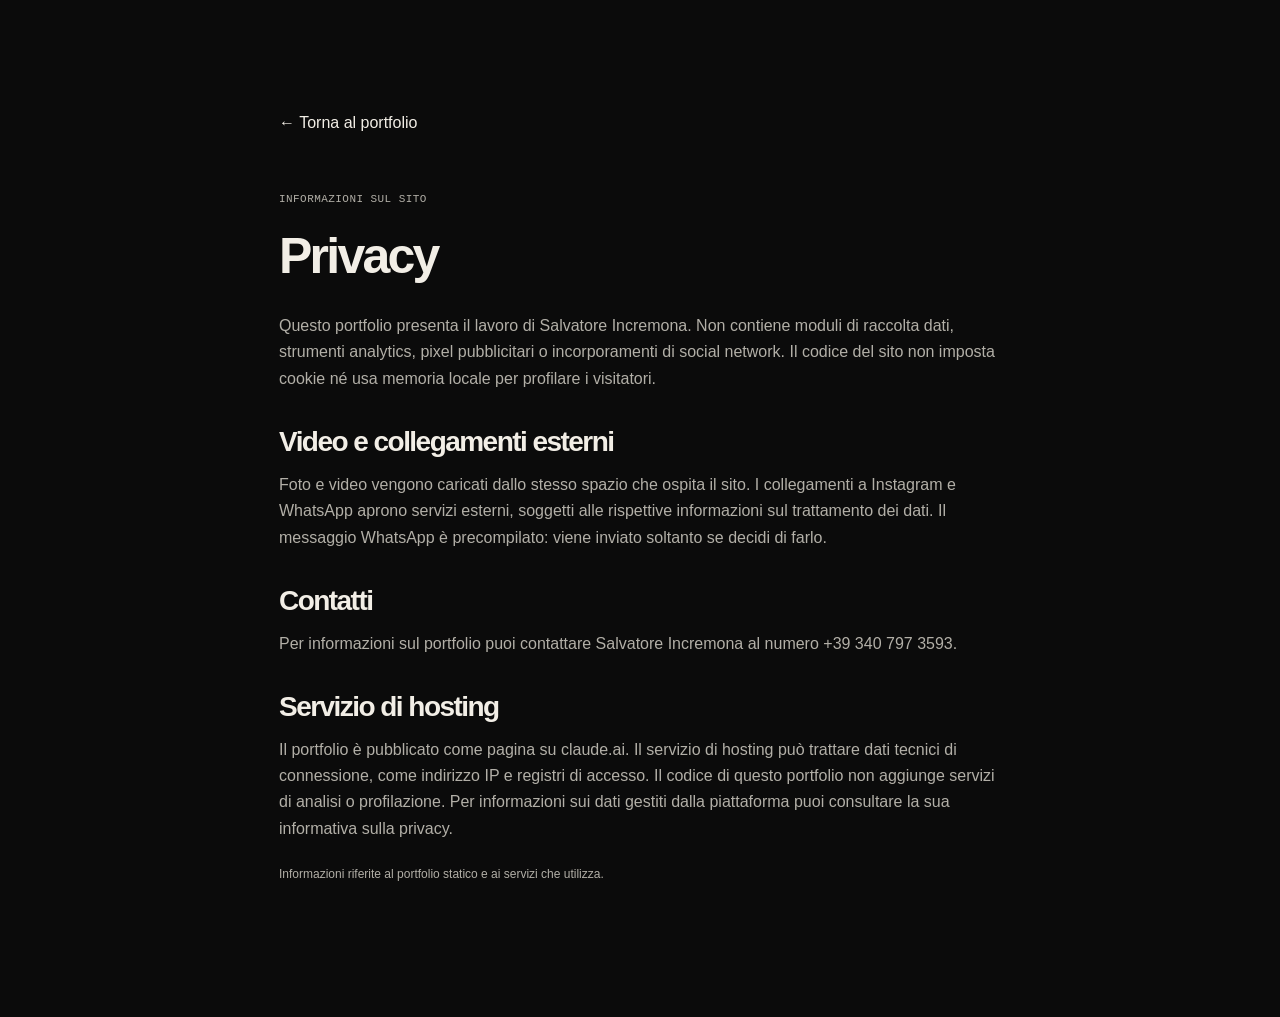
==== privacy.html @ 516196a8 "Portfolio Salvatore Incremona Co-Authored-By: Claude Opus 5.5 <noreply@anthropic.com>" ====
<!doctype html><html lang="it"><head><meta charset="utf-8"><meta name="viewport" content="width=device-width,initial-scale=1"><title>Privacy — Salvatore Incremona</title><link rel="stylesheet" href="style.css"></head><body><main class="wrap section" style="max-width:850px"><a href="index.html">← Torna al portfolio</a><p class="eyebrow" style="margin-top:55px">INFORMAZIONI SUL SITO</p><h1 style="font-size:50px">Privacy</h1><p style="margin-top:30px">Questo portfolio presenta il lavoro di Salvatore Incremona. Non contiene moduli di raccolta dati, strumenti analytics, pixel pubblicitari o incorporamenti di social network. Il codice del sito non imposta cookie né usa memoria locale per profilare i visitatori.</p><h2 style="font-size:28px;margin:35px 0 15px">Video e collegamenti esterni</h2><p>Foto e video vengono caricati dallo stesso spazio che ospita il sito. I collegamenti a Instagram e WhatsApp aprono servizi esterni, soggetti alle rispettive informazioni sul trattamento dei dati. Il messaggio WhatsApp è precompilato: viene inviato soltanto se decidi di farlo.</p><h2 style="font-size:28px;margin:35px 0 15px">Contatti</h2><p>Per informazioni sul portfolio puoi contattare Salvatore Incremona al numero +39 340 797 3593.</p><h2 style="font-size:28px;margin:35px 0 15px">Servizio di hosting</h2><p>Il portfolio è pubblicato come pagina su claude.ai. Il servizio di hosting può trattare dati tecnici di connessione, come indirizzo IP e registri di accesso. Il codice di questo portfolio non aggiunge servizi di analisi o profilazione. Per informazioni sui dati gestiti dalla piattaforma puoi consultare la sua informativa sulla privacy.</p><p class="small">Informazioni riferite al portfolio statico e ai servizi che utilizza.</p></main></body></html>
---- style.css ----
/* Fatto da GPT per Salvatore Incremona. Animazioni e struttura mobile incluse. */
:root{--bg:#10100f;--paper:#f2eee6;--muted:#b2afa7;--orange:#ffa14b;--line:#383834;--panel:#191918;color-scheme:dark}*{box-sizing:border-box}html{scroll-behavior:smooth;scroll-padding-top:110px}body{margin:0;background:var(--bg);color:var(--paper);font-family:Arial,Helvetica,sans-serif;font-size:16px;line-height:1.65}a{color:inherit;text-decoration:none}button{font:inherit}a,button,summary{touch-action:manipulation}a:focus-visible,button:focus-visible,summary:focus-visible,[tabindex]:focus-visible,video:focus-visible{outline:3px solid var(--orange);outline-offset:6px}a:hover{color:var(--orange)}img,video{display:block;max-width:100%}video{width:100%;background:#080808}p{color:var(--muted);margin:0 0 22px}h1,h2,h3{line-height:1.06;letter-spacing:-.055em;margin:0;font-weight:600}h1{font-size:clamp(56px,5.8vw,84px)}h2{font-size:clamp(38px,4.5vw,66px)}h3{font-size:30px;letter-spacing:-.035em}em{color:var(--orange);font-style:normal}.wrap{max-width:1380px;margin:auto;padding-left:64px;padding-right:64px}.section{padding-top:110px;padding-bottom:110px}.eyebrow{font:11px/1.5 'Courier New',monospace;letter-spacing:.13em;color:var(--muted);text-transform:uppercase}.skip{position:fixed;top:-100px;left:20px;background:var(--orange);color:#111;padding:12px;z-index:99}.skip:focus{top:10px}header{display:flex;justify-content:space-between;align-items:center;max-width:1510px;padding:25px 48px;margin:auto;border-bottom:1px solid var(--line);gap:24px}.brand{display:flex;gap:14px;align-items:center;font-size:14px;font-weight:600;line-height:1.2}.monogram{font-size:35px;letter-spacing:-.1em}.monogram span{font-size:18px;color:var(--orange);margin-left:5px}.brand-role{display:block;font:9px 'Courier New',monospace;letter-spacing:.16em;color:var(--muted);margin-top:7px}nav{display:flex;gap:30px;align-items:center;font-size:13px}.nav-cta{border:1px solid #73736a;padding:10px 20px;border-radius:30px}.hero{padding-top:70px;display:grid;grid-template-columns:1.2fr 1fr;gap:35px 65px}.dot{display:inline-block;background:var(--orange);width:7px;height:7px;border-radius:50%;margin-right:8px}.hero .eyebrow{margin-bottom:26px}.intro{font-size:18px;max-width:460px;margin-top:30px}.actions{display:flex;flex-wrap:wrap;gap:16px;align-items:center;margin:27px 0}.button{display:inline-flex;justify-content:space-between;align-items:center;gap:24px;background:var(--orange);color:#17120d;border:1px solid var(--orange);padding:14px 23px;font-weight:600;font-size:13px;line-height:1.5;border-radius:3px}.button:hover{background:#ffb775;color:#17120d}.button.secondary{background:transparent;color:var(--paper);border-color:#77746e}.button.secondary:hover{border-color:var(--orange);color:var(--orange)}.text-link{font-size:13px;border-bottom:1px solid #666;padding:8px 0}.hero-note{font-size:12px;line-height:1.7;margin-top:30px}.hero-art{align-self:center;position:relative;border:1px solid #494137;background:#20201c;padding:18px;transform:rotate(2deg)}.frame-top{display:flex;justify-content:space-between;font:9px 'Courier New',monospace;letter-spacing:.08em;margin-bottom:20px;color:#ccc}.frame-top b{color:var(--orange)}.hero-stills{display:flex;gap:14px;align-items:center;height:365px;overflow:hidden}.hero-stills img{width:48%;height:100%;object-fit:cover;border-radius:3px}.hero-stills img:last-child{transform:translateY(35px)}.art-caption{padding:24px 4px 25px;position:relative}.art-caption span{font:10px 'Courier New',monospace;letter-spacing:.08em}.art-caption strong{display:block;font-size:32px;font-weight:500;letter-spacing:-.05em;line-height:1.3;margin-top:6px}.timeline{display:flex;gap:5px;border-top:1px solid #5b4a37;padding-top:14px;align-items:center;font:10px monospace}.timeline i{height:22px;background:#925a2e;flex:1;border-left:2px solid var(--orange)}.timeline i:nth-child(3){flex:2;background:#6c6641}.timeline i:nth-child(5){flex:2}.hero-bottom{grid-column:1/-1;border-top:1px solid var(--line);display:flex;justify-content:space-between;padding:24px 0;font:10px 'Courier New',monospace;letter-spacing:.08em;color:var(--muted);margin-top:25px}.section-heading{display:grid;grid-template-columns:1.4fr 1fr;gap:80px;align-items:end;margin-bottom:55px}.section-heading>p,.section-heading>div>p:not(.eyebrow){max-width:380px;margin-bottom:0}.section-heading .eyebrow{margin-bottom:22px}.case{display:grid;grid-template-columns:1fr 1.3fr;gap:80px;align-items:center;border-top:1px solid var(--line);padding:55px 0}.case-info h3{font-size:36px;max-width:360px;margin:20px 0}.case-info>a{font-size:13px;color:var(--orange)}.case-info p{max-width:360px}.tags{font:11px/1.8 'Courier New',monospace;margin-top:28px;color:var(--muted)}.comparison{display:grid;grid-template-columns:1fr 1fr;gap:20px}figure{margin:0;min-width:0}figcaption{font-size:11px;color:var(--muted);margin-bottom:12px}figcaption span{display:block;color:var(--orange);font:10px 'Courier New',monospace;margin-bottom:4px}figure video{aspect-ratio:9/16;object-fit:contain;border:1px solid var(--line);border-radius:5px}.small{font-size:12px;line-height:1.7;color:var(--muted)}.show-section{background:#1b1b18;border-block:1px solid var(--line)}.reel-rail{display:flex;gap:22px;overflow-x:auto;scroll-snap-type:x mandatory;padding-bottom:25px;scrollbar-color:#7b654b #252520}.reel{flex:0 0 235px;scroll-snap-align:start}.reel video{height:360px;object-fit:contain;border-radius:4px}.reel h3{font-size:20px;line-height:1.2;letter-spacing:-.025em;margin-top:20px}.reel p{font-size:12px;margin-top:8px}.rail-controls{display:flex;gap:10px;margin-top:25px}.rail-controls button{width:44px;height:44px;border:1px solid #6b685f;border-radius:50%;background:transparent;color:var(--paper);cursor:pointer}.rail-controls button:hover{background:var(--orange);color:#111}.work-grid{display:grid;grid-template-columns:repeat(4,1fr);gap:22px}.work-image{position:relative;overflow:hidden;border-radius:3px}.work-image img{width:100%;height:320px;object-fit:cover;transition:transform .35s}.work:hover img{transform:scale(1.04)}.work-image span{position:absolute;bottom:0;left:0;right:0;background:linear-gradient(transparent,#000d);padding:40px 14px 15px;font:9px 'Courier New',monospace;letter-spacing:.05em;color:white}.work .eyebrow{margin:20px 0 10px;font-size:9px}.work h3{font-size:23px;line-height:1.2}.evidence{margin-top:65px;border-left:2px solid var(--orange);padding:5px 0 5px 28px;max-width:790px}.evidence h3{margin:14px 0;font-size:28px}.evidence p{font-size:14px;margin-bottom:12px}.evidence .small{font-size:12px}.audiences{background:#e9e3d7;color:#171715}.audiences em{color:#9a430d}.audiences .eyebrow{color:#61584b}.audience-grid{display:grid;grid-template-columns:1fr 1fr;gap:75px;margin-top:60px}.audience-grid article{border-top:1px solid #b4aa99;padding-top:28px}.audience-grid h3{font-size:35px;margin:22px 0}.audience-grid p,.audience-grid li{color:#514b42;font-size:15px}.audience-grid ul{padding-left:19px;line-height:1.8;margin:22px 0 30px}.audience-grid .secondary{color:#171715;border-color:#736657}.steps{padding:0;display:grid;grid-template-columns:repeat(4,1fr);gap:30px;list-style:none;margin:60px 0}.steps li{border-top:1px solid var(--line);padding-top:20px}.steps span{font:13px 'Courier New',monospace;color:var(--orange)}.steps h3{font-size:23px;line-height:1.2;margin:30px 0 17px}.steps p{font-size:14px}details{border-block-end:1px solid var(--line);padding:22px 0}summary{cursor:pointer;min-height:26px;font-size:16px}details p{margin:20px 0 0;max-width:760px;font-size:15px}.bio{display:grid;grid-template-columns:1fr 1fr;gap:100px;align-items:center;padding-top:30px}.portrait{position:relative}.portrait img{width:100%;height:560px;object-fit:cover;object-position:center 35%;filter:grayscale(1)}.portrait span{position:absolute;bottom:20px;left:20px;font:9px 'Courier New',monospace;letter-spacing:.08em;background:#10100fe0;padding:10px}.bio h2{margin-bottom:30px}.bio p{font-size:15px}.bio-sign{margin-top:35px;color:var(--paper)}.bio-sign span{font-size:11px;color:var(--muted)}.faq{padding-top:35px;max-width:1000px}.faq h2{font-size:36px;margin-bottom:35px}.contact{border-top:1px solid var(--line);background:radial-gradient(ellipse at 85% 110%,#5c3117 0,transparent 60%);padding:100px 0}.contact h2{font-size:clamp(50px,6vw,90px);margin:25px 0}.contact .actions{margin-top:35px}.contact .small{font-size:11px}footer{display:flex;flex-wrap:wrap;gap:25px;justify-content:space-between;padding-top:30px;padding-bottom:30px;font-size:11px;border-top:1px solid var(--line)}
@media(min-width:1600px){.hero-stills{height:420px}}@media(max-width:1000px){.wrap{padding-left:32px;padding-right:32px}header{padding:24px 32px}.hero{gap:30px}.hero-stills{height:300px}.hero h1{font-size:65px}.section-heading,.case{gap:35px}.bio{gap:45px}.work-grid{gap:16px}.work-image img{height:260px}.steps{grid-template-columns:1fr 1fr}.audience-grid{gap:40px}.art-caption strong{font-size:26px}}@media(max-width:700px){html{scroll-padding-top:20px}.wrap{padding-left:22px;padding-right:22px}header{padding:20px 22px;align-items:start}.brand{font-size:12px}.monogram{font-size:30px}nav{gap:15px;font-size:11px;flex-wrap:wrap;justify-content:flex-end;max-width:170px}.nav-cta{padding:6px 12px}.hero{grid-template-columns:1fr;padding-top:45px}.hero h1{font-size:clamp(49px,12.5vw,78px)}.hero .eyebrow{font-size:9px}.hero .intro{font-size:16px;max-width:370px}.hero-note{margin-bottom:0}.hero-art{margin:12px 10px 0;max-width:440px;transform:rotate(1deg)}.hero-stills{height:315px}.hero-bottom{gap:20px;line-height:1.8;font-size:8px}.hero-bottom span{max-width:190px}.section{padding-top:65px;padding-bottom:65px}.section-heading{grid-template-columns:1fr;gap:25px;margin-bottom:35px}.section-heading>p{font-size:15px}.case{grid-template-columns:1fr;padding:35px 0;gap:25px}.case-info h3{font-size:30px}.case-info p{max-width:none;font-size:14px}.tags{margin:18px 0 0!important}.comparison{gap:12px}figcaption{font-size:10px}figcaption span{font-size:9px}.reel{flex-basis:220px}.work-grid{grid-template-columns:1fr 1fr;gap:30px 16px}.work-image img{height:auto;aspect-ratio:9/14}.work h3{font-size:21px}.work .eyebrow{font-size:8px}.evidence{padding-left:20px;margin-top:45px}.audience-grid{grid-template-columns:1fr;gap:40px;margin-top:35px}.audience-grid h3{font-size:30px}.steps{gap:25px 20px;margin:35px 0}.steps h3{font-size:21px;margin-top:20px}.steps p{font-size:13px}.bio{grid-template-columns:1fr;gap:35px}.portrait img{height:430px}.bio h2{font-size:48px}.faq h2{font-size:30px}.contact{padding:65px 0}.contact .actions{align-items:stretch;flex-direction:column}.contact .button{max-width:380px}footer{justify-content:flex-start;gap:18px}footer>span{width:100%}.button{min-height:48px}.hero .actions{gap:20px}}@media(prefers-reduced-motion:reduce){html{scroll-behavior:auto}html:not(.motion-override) *,html:not(.motion-override) *:before,html:not(.motion-override) *:after{animation:none!important;transition:none!important;scroll-behavior:auto!important}}
/* Revisione creativa: composizione cinematografica, gerarchie e profondità. */
:root{--orange:#eda735;--bg:#0b0b0b;--panel:#151514}
h1,h2,h3{font-family:'Arial Narrow','Helvetica Neue',Arial,sans-serif;font-weight:750;letter-spacing:-.055em}.button{border-radius:40px}.hero-art{border-radius:15px;background:#191917;box-shadow:0 40px 90px #0008}.hero-art .hero-stills{border-radius:8px}.hero{padding-top:85px}.hero-copy h1 em{color:var(--orange)}.hero-bottom{margin-top:45px}.cinematic-cases{position:relative;isolation:isolate}.cinematic-cases:before{content:'';position:absolute;inset:230px 0 0;z-index:-1;background:linear-gradient(#0b0b0b, #0b0b0be8 20%,#0b0b0be6 80%,#0b0b0b),url('assets/img/salvo_studio.jpg') center/cover no-repeat;opacity:.65}.case{grid-template-columns:minmax(0,.9fr) minmax(220px,.85fr) minmax(0,1.15fr);gap:42px;padding:70px 0;border-top:0}.case>figure:first-child{align-self:center}.case>figure:first-child video{filter:saturate(.65);border-color:#595951}.case>figure:last-child video{border:2px solid var(--orange);box-shadow:0 25px 70px -35px #eda73590}.case figure video{border-radius:18px}.case>figure:first-child{padding-top:60px}.case .case-info{text-align:left}.transform-arrow{display:block;font-size:65px;font-weight:400;line-height:1;color:var(--orange);margin-bottom:25px}.case-info .eyebrow{font-size:9px}.case-info h3{font-size:30px;margin:18px 0}.case-info p{font-size:13px;line-height:1.75}.case-info>a{display:inline-block;border:1px solid #8b612c;border-radius:30px;padding:7px 12px;font:11px 'Courier New',monospace}.edit-list{list-style:none;padding:0 0 0 14px;border-left:1px solid var(--orange);margin:25px 0 0}.edit-list li{font-size:13px;padding:5px 0}.edit-list span{font:10px 'Courier New',monospace;color:var(--orange);margin-right:12px}figcaption{display:flex;gap:12px;align-items:center;font-size:11px;margin-bottom:15px}figcaption span{background:#222;border-radius:30px;padding:5px 10px;color:var(--paper);margin:0}.case>figure:last-child figcaption span{background:var(--orange);color:#17120d}.show-section{background:radial-gradient(ellipse at 50% 65%,#29251d 0,#0b0b0b 65%);border:0;overflow:hidden}.show-section .section-heading{grid-template-columns:1fr;text-align:center;gap:25px;margin-bottom:40px}.show-section .section-heading>div>p:not(.eyebrow){max-width:520px;margin:auto}.show-section .rail-controls{justify-content:center}.reel-rail{display:block;position:relative;height:660px;overflow:visible;padding:0;perspective:1200px;scroll-snap-type:none}.reel-rail .reel{position:absolute;width:300px;left:calc(50% - 150px);top:0;transform:translateX(calc(var(--offset,0) * 240px)) translateZ(calc(var(--depth,0) * -115px)) rotateY(calc(var(--offset,0) * -7deg)) scale(var(--scale,1));opacity:var(--opacity,1);z-index:var(--z,1);transition:transform .55s cubic-bezier(.2,.7,.2,1),opacity .45s;visibility:var(--visibility,visible)}.reel video{height:530px;border-radius:18px;border:1px solid #49433b;box-shadow:0 20px 60px #0008}.reel.active video{border-color:#a77b3c}.reel h3{text-align:center;font-size:22px;margin-top:20px}.reel p{text-align:center}.reel:not(.active) h3,.reel:not(.active) p{visibility:hidden}.clip-select{position:absolute;inset:0 0 auto;width:100%;height:530px;background:transparent;border:0;border-radius:18px;cursor:pointer}.reel.active .clip-select{display:none}.reel-status{color:var(--orange)}.show-section>.wrap>.small{text-align:center}.work-grid{gap:20px}.work{position:relative;isolation:isolate;min-height:440px;display:flex;flex-direction:column;justify-content:space-between;overflow:hidden;border-radius:24px;padding:25px 22px;background:#211c18}.work-backdrop{position:absolute;inset:0;width:100%;height:100%;object-fit:cover;filter:blur(12px) brightness(.65) saturate(.85);transform:scale(1.15);z-index:-2;transition:filter .5s,transform .65s}.work:after{content:'';position:absolute;inset:0;background:linear-gradient(#0005, #0002 35%,#000b);z-index:-1}.work:hover .work-backdrop,.work:focus-visible .work-backdrop{filter:blur(0) brightness(.7);transform:scale(1.03)}.work:hover{color:var(--paper)}.work-top{display:flex;gap:12px;justify-content:space-between;align-items:start}.work .work-top .eyebrow{margin:0;font-size:9px;max-width:110px;color:#e4dfd5;line-height:1.8}.ig-badge{font:8px 'Courier New',monospace;padding:6px 9px;background:#0009;border-radius:20px;white-space:nowrap}.work h3{font-size:31px;line-height:1.08;margin:45px 0;font-weight:750}.work-bottom{font:9px/1.8 'Courier New',monospace;letter-spacing:.05em;color:var(--orange)}.tools{text-align:center;border-top:1px solid var(--line);padding-top:45px;margin-top:55px}.tools h3{font-size:35px}.tools ul{display:flex;flex-wrap:wrap;justify-content:center;gap:25px;list-style:none;padding:0;margin:38px 0 0}.tools li{flex:0 0 80px;font-size:9px;color:var(--muted);line-height:1.5}.tools img{object-fit:contain;margin:0 auto 12px;border-radius:12px;filter:drop-shadow(0 8px 12px #0008)}.audiences{background:#151512;color:var(--paper);border-block:1px solid #353127}.audiences em{color:var(--orange)}.audiences .eyebrow{color:#c2b8a9}.audience-grid p,.audience-grid li{color:var(--muted)}.audience-grid article{border-color:#4b4336}.audience-grid .secondary{color:var(--paper);border-color:#9e8b6a}.contact{position:relative;isolation:isolate;overflow:hidden;text-align:center;padding:150px 0;background:#0b0b0b}.contact>.wrap{position:relative;z-index:2}.contact h2{font-size:clamp(55px,6.5vw,104px)}.contact .actions{justify-content:center}.contact-mosaic{position:absolute;inset:-130px -40px;display:grid;grid-template-columns:repeat(4,1fr);gap:25px;transform:rotate(-9deg);z-index:0;opacity:.4;pointer-events:none}.contact-mosaic img{width:100%;height:330px;object-fit:cover;border-radius:20px}.contact:after{content:'';position:absolute;inset:0;z-index:1;pointer-events:none;background:radial-gradient(ellipse at center,#0b0b0be8 10%,#0b0b0b9c 70%,#0b0b0be0),linear-gradient(#0b0b0b,transparent 30%,transparent 70%,#0b0b0b)}
@media(max-width:1100px){.case{gap:25px;grid-template-columns:.85fr 1fr 1.1fr}.work-grid{grid-template-columns:1fr 1fr}.work{min-height:470px}.work h3{font-size:37px;max-width:290px}.reel-rail .reel{width:280px;left:calc(50% - 140px)}.reel video,.clip-select{height:490px}.reel-rail{height:620px}}
@media(max-width:700px){.hero{padding-top:45px}.case{grid-template-columns:1fr 1fr;gap:20px 14px;padding:35px 0}.case .case-info{grid-column:1/-1;grid-row:1}.case-info h3{max-width:none;font-size:30px}.case-info p{max-width:none;font-size:14px}.transform-arrow{display:none}.edit-list{display:flex;flex-wrap:wrap;gap:3px 12px;border:0;padding:0;margin-top:15px}.edit-list li{font-size:11px}.edit-list span{margin-right:5px}.case>figure:first-child{padding-top:35px}.case>figure:last-child{align-self:start}.case figure video{border-radius:12px}.case figcaption{gap:5px;font-size:9px;flex-wrap:wrap}.case figcaption span{font-size:8px}.show-section .section-heading{text-align:left}.show-section .rail-controls{justify-content:flex-start}.reel-rail{height:560px;margin-top:35px}.reel-rail .reel{width:240px;left:calc(50% - 120px);transform:translateX(calc(var(--offset,0) * 165px)) translateZ(calc(var(--depth,0) * -100px)) scale(var(--scale,1))}.reel video,.clip-select{height:425px}.reel h3{font-size:20px}.work-grid{display:flex;overflow-x:auto;scroll-snap-type:x mandatory;gap:15px;padding:0 2px 20px}.work{min-height:460px;flex:0 0 84%;scroll-snap-align:center;padding:25px}.work h3{font-size:38px}.work-top .eyebrow{font-size:10px!important}.ig-badge{font-size:9px}.tools ul{gap:20px 12px}.tools li{flex-basis:72px}.tools img{width:46px;height:46px}.contact{padding:100px 0}.contact .actions{align-items:center}.contact .button{width:100%}.contact-mosaic{grid-template-columns:repeat(3,1fr);gap:12px;inset:-25px -100px}.contact-mosaic img{height:270px}.audience-grid{gap:40px}}
@media(prefers-reduced-motion:reduce){.reel-rail .reel,.work-backdrop{transition:none}}

/* Senza JavaScript i filmati restano tutti raggiungibili. */
html:not(.js) .reel-rail{display:flex;height:auto;overflow-x:auto;gap:22px;padding-bottom:20px;perspective:none}html:not(.js) .reel-rail .reel{position:relative;left:auto;width:260px;min-width:260px;transform:none;opacity:1;visibility:visible}html:not(.js) .reel h3,html:not(.js) .reel p{visibility:visible}html:not(.js) .rail-controls{display:none}html:not(.js) .reel-status{display:none}
/* Mobile immersivo, contatori e movimento controllabile. */
html,body{max-width:100%;overflow-x:clip}.case-metric{margin-top:26px!important}.case-metric strong{display:block;font-size:clamp(36px,4.5vw,64px);line-height:1.1;letter-spacing:-.05em;color:var(--orange);font-variant-numeric:tabular-nums}.case-metric span{display:block;font:9px/1.6 'Courier New',monospace;margin-top:8px;text-transform:uppercase;color:var(--muted)}.results{border-top:1px solid var(--line)}.results h2{margin:20px 0 45px}.results-grid{display:grid;grid-template-columns:1fr 1fr;gap:35px;margin-bottom:35px}.results-grid .total{grid-column:1/-1;border-bottom:1px solid var(--line);padding-bottom:30px}.results strong{display:block;color:var(--orange);font-size:clamp(50px,8vw,110px);line-height:1.15;letter-spacing:-.055em;font-variant-numeric:tabular-nums}.results .total strong{font-size:clamp(60px,12vw,164px)}.results span{display:block;font:11px/1.7 'Courier New',monospace;letter-spacing:.05em;color:var(--muted);margin-top:10px}.results .small{max-width:780px}.motion-toggle{position:fixed;bottom:15px;right:15px;z-index:50;min-height:44px;border:1px solid #8c754f;background:#171612f2;border-radius:30px;color:var(--paper);font:11px Arial,sans-serif;padding:10px 15px;cursor:pointer;box-shadow:0 3px 20px #0008}.contact-mosaic{animation:mosaic-drift 26s ease-in-out infinite alternate;animation-play-state:paused}.contact.in-view .contact-mosaic{animation-play-state:running}html.motion-paused .contact-mosaic{animation-play-state:paused!important}@keyframes mosaic-drift{from{transform:rotate(-9deg) translate3d(-15px,-35px,0) scale(1.1)}to{transform:rotate(-9deg) translate3d(20px,35px,0) scale(1.1)}}
@media(max-width:700px){header{gap:12px}.brand{flex-shrink:0}nav{max-width:165px;gap:10px}.brand-role{font-size:8px}.case{display:flex;flex-direction:column;position:relative;gap:0;padding:15px 0 45px}.case>figure:last-child{width:100%;order:0;position:relative;align-self:auto}.case>figure:last-child video{width:100%;aspect-ratio:9/16;object-fit:contain;border-radius:20px}.case>figure:first-child{position:absolute;z-index:3;top:28px;left:12px;width:31%;padding:0;margin:0;filter:drop-shadow(0 5px 12px #0009)}.case>figure:first-child video{border:2px solid #161616;aspect-ratio:9/16;border-radius:13px}.case figure figcaption{position:absolute;top:12px;right:12px;z-index:4;margin:0;font-size:0}.case figure figcaption span{font-size:9px;letter-spacing:.1em;padding:6px 10px}.case>figure:first-child figcaption{top:7px;left:7px;right:auto}.case>figure:first-child figcaption span{font-size:8px;padding:4px 7px}.case .case-info{order:1;width:100%;padding:26px 12px 0}.case .case-info h3{font-size:29px}.case .edit-list{display:block;border-left:1px solid var(--orange);padding-left:16px}.edit-list li{font-size:14px;padding:5px 0}.case-metric strong{font-size:58px}.results-grid{gap:25px}.results strong{font-size:43px}.results .total strong{font-size:clamp(49px,13vw,90px)}.results span{font-size:9px}.contact-mosaic{inset:-70px -120px}.motion-toggle{bottom:10px;right:10px;font-size:10px}.section-heading{gap:20px}.case .case-info .eyebrow{font-size:9px}}
@media(prefers-reduced-motion:reduce){html:not(.motion-override) .contact-mosaic{animation:none!important}}
/* Hero nativa: nessun video aggiuntivo, nessun volto, nessuna libreria. */
.motion-stage{position:relative;isolation:isolate;align-self:center;aspect-ratio:6/6.5;min-width:0;border:1px solid #3b3021;background:#0c0c0b;overflow:hidden;border-radius:4px;box-shadow:0 35px 80px #0005}.motion-grid{position:absolute;inset:0;opacity:.17;background-image:linear-gradient(#77634735 1px,transparent 1px),linear-gradient(90deg,#77634735 1px,transparent 1px);background-size:36px 36px;mask-image:radial-gradient(ellipse,#000,transparent 72%)}.motion-halo{position:absolute;width:75%;height:75%;left:12%;top:12%;background:radial-gradient(ellipse,#a968141f,transparent 66%);filter:blur(20px)}.motion-orbits{position:absolute;inset:0;width:100%;height:100%;overflow:visible}.ribbon-shadow{opacity:.08}.ribbon-front{stroke-dasharray:70 30;animation:ribbon-travel 15s linear infinite}.orbit-spark{stroke-dasharray:1 99;animation:ribbon-travel 8s linear infinite}.orbit-back{transform-origin:300px 325px;animation:orbit-turn 40s linear infinite}.motion-words{position:absolute;inset:24% 10% 18%;display:flex;flex-direction:column;justify-content:center;align-items:center;text-align:center;z-index:2}.motion-words>span{font:11px/1.5 'Courier New',monospace;letter-spacing:.05em;color:#c2b5a0;animation:word-arrive 8s ease-in-out infinite}.motion-words strong{display:block;font-size:clamp(48px,6.5vw,92px);line-height:.92;letter-spacing:-.07em;font-weight:750;margin:22px 0 24px;animation:type-breathe 8s cubic-bezier(.3,.7,.2,1) infinite}.motion-words em{font-style:normal}.motion-fragments{position:absolute;inset:0;z-index:1}.motion-fragments i{position:absolute;background:linear-gradient(130deg,#eeb75a,#8d501c);width:57px;height:83px;box-shadow:inset 0 0 0 1px #ffcc8a66;animation:fragment-drift 12s ease-in-out infinite alternate}.motion-fragments i:nth-child(1){top:14%;left:20%;transform:rotate(-24deg);--x:50px;--y:10px;--r:20deg}.motion-fragments i:nth-child(2){top:19%;right:13%;width:40px;height:57px;transform:rotate(20deg);--x:-20px;--y:35px;--r:-15deg;animation-delay:-3s}.motion-fragments i:nth-child(3){top:58%;left:8%;width:35px;height:55px;transform:rotate(15deg);--x:25px;--y:-30px;--r:-22deg;animation-delay:-7s}.motion-fragments i:nth-child(4){bottom:18%;right:12%;width:70px;height:38px;transform:rotate(-17deg);--x:-20px;--y:20px;--r:18deg;animation-delay:-4s}.motion-fragments i:nth-child(5){top:11%;right:36%;width:16px;height:16px;background:transparent;border:1px solid #bc8b43;--x:15px;--y:20px;--r:90deg;animation-delay:-6s}.motion-fragments i:nth-child(6){bottom:23%;left:30%;width:20px;height:20px;background:transparent;border:1px solid #bc8b43;--x:-20px;--y:10px;--r:90deg;animation-delay:-1s}.motion-cross{position:absolute;color:#94764b;font:20px monospace}.cross-one{left:7%;top:7%}.cross-two{right:7%;bottom:7%}.motion-sound{position:absolute;bottom:12%;left:27%;right:27%;height:45px;display:flex;align-items:center;justify-content:center;gap:4px}.motion-sound i{height:var(--h);width:3px;background:var(--orange);opacity:.65;border-radius:3px;animation:sound-pulse 1.5s ease-in-out infinite alternate;animation-delay:calc(var(--i) * -.13s)}.motion-sign{position:absolute;left:7%;bottom:5%;color:#998b78;font:9px 'Courier New',monospace;letter-spacing:.04em}.motion-stage *{animation-play-state:paused}.motion-stage.in-view *{animation-play-state:running}html.motion-paused .motion-stage *{animation-play-state:paused!important}@keyframes ribbon-travel{to{stroke-dashoffset:-100}}@keyframes orbit-turn{to{transform:rotate(360deg)}}@keyframes fragment-drift{to{translate:var(--x) var(--y);rotate:var(--r)}}@keyframes sound-pulse{to{transform:scaleY(.25);opacity:.35}}@keyframes type-breathe{0%,100%{transform:translateY(4px);filter:blur(0)}50%{transform:translateY(-5px);filter:blur(0)}}@keyframes word-arrive{0%,100%{opacity:.6;transform:translateY(3px)}50%{opacity:1;transform:translateY(-3px)}}
.hero h1{font-size:clamp(53px,5.7vw,82px);line-height:1.02}.hero .eyebrow{text-transform:none;letter-spacing:.03em;font-size:12px}.eyebrow{text-transform:none;letter-spacing:.04em}.section-heading .eyebrow{font-size:12px}.hero-bottom{font:11px Arial,Helvetica,sans-serif;letter-spacing:0}.hero-copy .intro{font-size:17px;max-width:470px}.case-info h3{font-size:33px}.work h3{font-size:32px}.contact h2{font-size:clamp(53px,6vw,94px)}.brand-role{letter-spacing:.1em}.nav-cta{min-height:44px;display:inline-flex;align-items:center}.results .total strong{font-size:clamp(60px,12vw,164px)}
@media(max-width:700px){.hero h1{font-size:clamp(46px,11.8vw,73px)}.hero-art{display:none}.motion-stage{margin:12px 0 0;aspect-ratio:1/1.08;max-width:480px;width:100%}.motion-words strong{font-size:clamp(55px,18vw,83px)}.motion-fragments i:nth-child(1){width:40px;height:62px}.motion-stage .motion-words>span{font-size:10px}.motion-sound{bottom:10%}.motion-sign{font-size:8px}.case .case-info h3{font-size:30px}.motion-toggle{bottom:max(10px,env(safe-area-inset-bottom));right:10px}.hero .actions{gap:16px}.hero-bottom{font-size:9px}.section-heading{margin-bottom:30px}footer{padding-bottom:80px}.contact h2{font-size:clamp(44px,11vw,66px)}.contact .actions{gap:12px}}
@media(prefers-reduced-motion:reduce){html:not(.motion-override) .motion-stage *{animation:none!important}html:not(.motion-override) .motion-fragments i{translate:none!important;rotate:none!important}}
.audience-shortcuts{display:flex;gap:10px 25px;flex-wrap:wrap;font-size:12px;margin:25px 0}.audience-shortcuts a{border-bottom:1px solid #62513a;padding:6px 0}.compare-switch{display:none}
@media(max-width:700px){.compare-switch{display:inline-block;margin-top:20px;padding:10px 15px;min-height:44px;border:1px solid #8b612c;border-radius:30px;color:var(--paper);background:#191611;cursor:pointer;font:12px Arial,sans-serif}.case.show-raw>figure:first-child{position:relative;width:100%;left:auto;top:auto;order:0}.case.show-raw>figure:first-child video{border-color:var(--orange);border-radius:20px}.case.show-raw>figure:last-child{position:absolute;width:31%;top:28px;left:12px;z-index:3}.case.show-raw>figure:last-child video{border:2px solid #161616;border-radius:13px}.case.show-raw>figure:first-child figcaption{left:auto;right:12px;top:12px}.case.show-raw>figure:last-child figcaption{left:7px;right:auto;top:7px}.case.show-raw>figure:last-child figcaption span{font-size:8px;padding:4px 7px}}
/* Il telefono ha un proprio ordine di lettura e propri comandi. */
.menu-toggle,.mobile-dock,.mobile-title,.audience-tabs{display:none}
@media(max-width:700px){
body{padding-bottom:68px}html{scroll-padding-top:22px}.wrap{padding-left:22px;padding-right:22px}.section{padding-block:58px}header{display:grid;grid-template-columns:1fr auto;align-items:center;padding:17px 22px;gap:0;border-bottom:1px solid #2f2b24}.brand{font-size:13px;gap:12px}.brand .monogram{font-size:32px}.brand-role{font-size:8px;margin-top:5px}.menu-toggle{display:flex;align-items:center;gap:16px;background:transparent;border:1px solid #796b55;border-radius:30px;padding:9px 15px;min-height:44px;font-size:12px;color:var(--paper)}.menu-toggle span{font-size:20px;font-weight:300}.js header nav{display:none}header nav{grid-column:1/-1;max-width:none;width:100%;padding:22px 0 0;gap:0;align-items:stretch;flex-direction:column}header.menu-open nav{display:flex}header nav>a{font-size:16px;padding:13px 5px;border-bottom:1px solid #302b22;min-height:48px}header .nav-cta{margin-top:8px;border:0;border-radius:0;color:var(--orange)}header .motion-toggle{display:block;position:static;box-shadow:none;background:transparent;border:0;text-align:left;font-size:13px;margin-top:8px;padding:13px 5px;border-radius:0;min-height:48px}
.hero{display:flex;flex-direction:column;gap:0;padding-top:30px}.hero-copy{display:contents}.hero-copy>.eyebrow{order:1;margin:0 0 15px;font:11px/1.5 Arial,sans-serif;color:var(--muted)}.hero h1{order:2;font-size:clamp(32px,9vw,47px);line-height:1.08;letter-spacing:-.055em;max-width:500px;margin:0 0 24px}.desktop-title{display:none}.mobile-title{display:block}.hero .motion-stage{order:3;aspect-ratio:1.35/1;min-height:0;margin:0 0 24px;max-width:none;border-radius:12px}.hero .intro{order:4;font-size:15px;line-height:1.65;margin:0;max-width:500px}.hero .actions{order:5;display:grid;grid-template-columns:1fr auto;gap:12px;margin:22px 0}.hero .actions .button{padding:13px 16px;font-size:12px;gap:10px;min-height:48px}.hero .actions .text-link{font-size:11px;display:flex;align-items:center;border:0;padding:10px 0}.hero .audience-shortcuts{order:6;margin:0 0 20px;gap:8px 20px;font-size:11px}.hero .hero-note{order:7;font-size:11px;line-height:1.7;margin:0 0 5px;padding-top:18px;border-top:1px solid var(--line);width:100%}.hero-bottom{display:none}.hero .motion-words{inset:15% 10% 16%}.hero .motion-words strong{font-size:clamp(48px,15vw,74px);margin:12px 0}.hero .motion-words>span{font-size:8px}.hero .motion-sound{bottom:10%;height:20px;scale:.7}.hero .motion-sign{bottom:5%;font-size:7px}.hero .motion-fragments i:nth-child(1){width:32px;height:45px}.hero .motion-fragments i:nth-child(2){width:28px;height:38px}.hero .motion-fragments i:nth-child(4){width:45px;height:26px}.hero .motion-orbits{height:125%;top:-12%}.hero .motion-stage .cross-one{top:7%;font-size:16px}.hero .cross-two{bottom:6%;font-size:16px}
.section-heading h2,.audiences h2{font-size:35px;line-height:1.06}.section-heading .eyebrow{margin-bottom:14px;font:11px Arial,sans-serif}.section-heading{gap:18px}.section-heading>p,.section-heading>div>p:not(.eyebrow){font-size:14px;line-height:1.7}.case{padding-top:0;padding-bottom:50px}.case .case-info{padding:25px 0 0}.case .case-info h3{font-size:28px;margin:14px 0 18px}.case .case-info p{font-size:14px}.case .edit-list{display:flex;gap:2px 16px;flex-wrap:wrap;border:0;padding:0;margin-top:18px}.case .edit-list li{font-size:12px;padding:4px 0}.case .edit-list span{font-size:9px}.case-metric{border-top:1px solid var(--line);padding-top:20px;margin-top:20px!important}.case-metric strong{font-size:52px}.case>figure:first-child{top:12px;left:12px}.case.show-raw>figure:last-child{top:12px}.cinematic-cases>.small{font-size:10px;line-height:1.7;margin-bottom:0}
.show-section .section-heading{margin-bottom:15px}.show-section .rail-controls{justify-content:center}.reel-rail{height:530px;margin-top:25px}.reel-rail .reel{width:230px;left:calc(50% - 115px)}.reel video,.clip-select{height:409px}.show-section>.wrap>.small{font-size:10px}.show-section .section-heading>div:last-child{display:flex;flex-direction:column}.show-section .section-heading>div:last-child>p{order:1}.show-section .section-heading .rail-controls{order:2}.work{min-height:420px;flex-basis:88%;padding:25px 22px}.work h3{font-size:34px}.work-grid{margin-right:-22px;padding-right:22px}.results{padding-block:45px}.results h2{font-size:34px;margin:15px 0 30px}.results-grid{gap:25px 16px}.results .small{font-size:10px}
.audience-tabs{display:flex;gap:8px;margin-top:25px;padding:5px;background:#24221d;border-radius:35px}.audience-tabs button{flex:1;font:11px Arial,sans-serif;min-height:44px;padding:9px 10px;border:0;border-radius:30px;color:var(--paper);background:transparent}.audience-tabs button[aria-pressed=true]{background:var(--orange);color:#17120d}.audience-grid{margin-top:25px;display:block}.js .audience-grid article{display:none}.js .audience-grid article.audience-active{display:block}.audience-grid article{padding-top:0;border:0}.audience-grid h3{font-size:28px}.audience-grid .eyebrow{font-size:9px}.audience-grid p,.audience-grid li{font-size:14px}.audience-grid .button{width:100%;min-height:49px}
.steps{display:block;margin:30px 0}.steps li{position:relative;padding:21px 0 22px 45px}.steps li>span{position:absolute;left:0;top:24px;font-size:12px}.steps h3{font-size:23px;margin:0 0 12px}.steps p{font-size:14px;margin:0}.tools{margin-top:35px;padding-top:35px;text-align:left}.tools h3{font-size:28px}.tools ul{flex-wrap:nowrap;justify-content:flex-start;overflow-x:auto;padding:0 0 16px;gap:18px;margin-top:25px}.tools li{flex:0 0 63px;text-align:center}.tools img{width:43px;height:43px}.bio{gap:27px}.portrait img{height:auto;aspect-ratio:4/3;object-position:center 32%}.portrait span{font-size:8px;left:12px;bottom:12px}.bio h2{font-size:40px}.bio p{font-size:14px}.bio-sign{margin-bottom:0}.faq details{padding-block:19px}.faq summary{font-size:14px;min-height:32px}.faq details p{font-size:14px}.contact{padding:75px 0}.contact h2{font-size:clamp(37px,10vw,53px)}.contact>.wrap>p:not(.eyebrow):not(.small){font-size:14px}.contact .actions{margin-top:28px}.contact .button{font-size:12px;min-height:50px}.contact .small{font-size:11px}.contact-mosaic{opacity:.3}footer{padding-top:22px;padding-bottom:35px;gap:16px;font-size:10px}
.mobile-dock{position:fixed;z-index:60;bottom:0;left:0;right:0;display:grid;grid-template-columns:repeat(3,1fr);gap:0;padding:7px 16px calc(7px + env(safe-area-inset-bottom));background:#11110ff2;border-top:1px solid #4d3b23;backdrop-filter:blur(16px)}.mobile-dock a{display:flex;flex-direction:column;align-items:center;justify-content:center;font:10px/1.4 Arial,sans-serif;min-height:44px;color:#ded8cb;gap:3px}.mobile-dock span{font-size:18px;line-height:1}.mobile-dock a:last-child{color:var(--orange)}
}

html.motion-paused,html.motion-paused *{scroll-behavior:auto!important;transition:none!important}html.motion-paused *{animation-play-state:paused!important}
@media(max-width:700px){.mobile-dock{max-width:none;width:100%;justify-content:stretch;flex-wrap:nowrap}html:not(.js) .audience-tabs,html:not(.js) .menu-toggle{display:none}}
@media(min-width:701px) and (max-width:1000px){.motion-words strong{font-size:54px;margin:12px 0}.motion-words>span{font-size:8px}.motion-sound{bottom:10%}.motion-sign{font-size:7px}}
/* Una timeline di montaggio accompagna la lettura: i tagli corrispondono alle sezioni. */
.reading-timeline{position:fixed;left:0;right:0;top:0;z-index:70;height:3px;display:grid;grid-template-columns:1.3fr 2.4fr 1.4fr .8fr 1.2fr 1fr 1fr 1fr;gap:3px;pointer-events:none;background:#0b0b0b}.reading-timeline i{display:block;background:linear-gradient(90deg,var(--orange) var(--fill,0%),#343027 var(--fill,0%));box-shadow:0 0 8px #eda73515}.motion-stage{--pointer-x:0px;--pointer-y:0px}.motion-stage .motion-words{translate:var(--pointer-x) var(--pointer-y)}
@media(max-width:700px){.reading-timeline{top:auto;bottom:calc(65px + env(safe-area-inset-bottom));height:2px;z-index:61;gap:2px}.mobile-dock{min-height:65px}.motion-stage .motion-words{translate:none}}
@media(prefers-reduced-motion:reduce){html:not(.motion-override) .motion-stage .motion-words{translate:none}}
.work-bottom>strong{display:block;font-size:34px;line-height:1.1;letter-spacing:-.04em;font-family:Arial,sans-serif;font-variant-numeric:tabular-nums}.work-bottom>small{display:block;font-size:8px;margin:7px 0 12px;color:#d5c8af}.work-bottom>span{font-size:9px}
/* Finale ripreso dal riferimento finale.html: un muro di reel in scorrimento. */
.contact{min-height:100svh;display:flex;align-items:center;justify-content:center;padding:110px 0 125px}.contact>.wrap{width:100%;flex-shrink:0}.contact-mosaic{inset:-140px -6%;display:grid;grid-template-columns:repeat(6,minmax(0,1fr));align-items:start;gap:14px;transform:rotate(-6deg);opacity:.5;animation:none!important}.contact-mosaic .mosaic-column{display:flex;flex-direction:column;gap:14px;height:max-content;min-width:0;animation:footer-film-rise 60s linear infinite;animation-delay:calc(var(--column) * -7s);animation-play-state:paused;will-change:transform}.contact-mosaic .mosaic-column:nth-child(even){animation-direction:reverse;animation-duration:75s}.mosaic-run{display:flex;flex-direction:column;gap:14px;flex:none}.contact-mosaic img{display:block;width:100%;height:auto;aspect-ratio:9/16;object-fit:cover;border-radius:14px;flex:none}.contact.in-view .mosaic-column{animation-play-state:running}.contact:after{background:radial-gradient(ellipse at center,#0b0b0bb8 5%,#0b0b0bd9 60%,#0b0b0bf2 100%)}@keyframes footer-film-rise{from{transform:translate3d(0,0,0)}to{transform:translate3d(0,calc(-50% - 7px),0)}}
.final-word{display:inline-block}.js .contact:not(.has-revealed) .final-word{opacity:0;transform:translateY(.35em)}.js .contact .final-word{transition:opacity .7s ease,transform .7s cubic-bezier(.2,.8,.2,1);transition-delay:var(--word-delay,0ms)}.js .contact:not(.has-revealed) .final-reveal{opacity:0;transform:translateY(26px)}.js .contact .final-reveal{transition:opacity .9s ease,transform .9s cubic-bezier(.2,.8,.2,1);transition-delay:var(--reveal-delay,650ms)}.contact.has-revealed .final-word,.contact.has-revealed .final-reveal{opacity:1;transform:none}html.motion-paused .contact .final-word,html.motion-paused .contact .final-reveal{opacity:1;transform:none}
@media(max-width:760px){.contact-mosaic{grid-template-columns:repeat(3,minmax(0,1fr));inset:-90px -16%;opacity:.45}.mosaic-column:nth-child(n+4){display:none}.contact-mosaic img{border-radius:11px}.contact{min-height:calc(100svh - 65px);padding:90px 0 105px}}
@media(prefers-reduced-motion:reduce){html:not(.motion-override) .contact .final-word,html:not(.motion-override) .contact .final-reveal{opacity:1;transform:none;transition:none}html:not(.motion-override) .mosaic-column{animation:none!important}}
html.motion-paused .mosaic-column{animation-play-state:paused!important}
/* Chiusura più compatta, sfondo morbido e dissolvenza fra le sezioni. */
.faq{padding-bottom:32px}.contact{min-height:0;padding:78px 0 88px;border-top:0}.contact>.wrap>.eyebrow{margin-bottom:15px}.contact h2{margin:0 0 24px}.contact>.wrap>p:not(.eyebrow):not(.small){max-width:680px;margin:0 auto 22px}.contact .actions{margin:27px 0 12px}.contact>.wrap>.small{margin-bottom:0}.contact-mosaic{opacity:.36;filter:blur(3px) saturate(.72)}.contact:after{background:linear-gradient(to bottom,#0b0b0b 0%,#0b0b0b00 21%,#0b0b0b00 78%,#0b0b0b 100%),radial-gradient(ellipse at center,#0b0b0ba6 8%,#0b0b0bd1 68%,#0b0b0bed 100%)}
@media(max-width:760px){.faq{padding-bottom:24px}.contact{min-height:0;padding:58px 0 65px}.contact h2{margin:0 0 20px}.contact>.wrap>.eyebrow{margin-bottom:13px}.contact-mosaic{opacity:.32;filter:blur(2px) saturate(.72)}.contact .actions{margin:24px 0 12px}}
.comparison-start{display:none}.needs-start .comparison-start{display:inline-block;border:1px solid #8b612c;color:var(--paper);background:#191611;border-radius:25px;padding:10px 15px;font-size:12px;min-height:44px}.case video{pointer-events:none}.reel-tools{display:flex;gap:6px;align-items:center;justify-content:center;margin:12px 0 0}.reel-tools button{border:1px solid #655538;border-radius:24px;background:#171510;color:var(--paper);font:11px Arial,sans-serif;min-height:44px;padding:8px 12px;cursor:pointer}.reel-tools button:first-child{background:var(--orange);border-color:var(--orange);color:#17120d;flex:1}.reel:not(.active) .reel-tools,.reel:not(.active) .silent-note{visibility:hidden}.reel .silent-note{font-size:10px;margin:8px 0 0;color:var(--muted)}.reel-rail{height:730px}.reel video{background:#080808}.reel:not(.active) video::-webkit-media-controls{display:none!important}.reel h3{margin-top:16px}
@media(max-width:1100px){.reel-rail{height:690px}}
@media(max-width:700px){.reel-rail{height:595px}.reel-tools button{font-size:10px;padding:8px 10px}.reel-tools{gap:5px}.reel .silent-note{font-size:9px}}
.reel-source{display:block;text-align:center;font:11px Arial,sans-serif;color:var(--orange);margin-top:12px}.reel:not(.active) .reel-source{visibility:hidden}
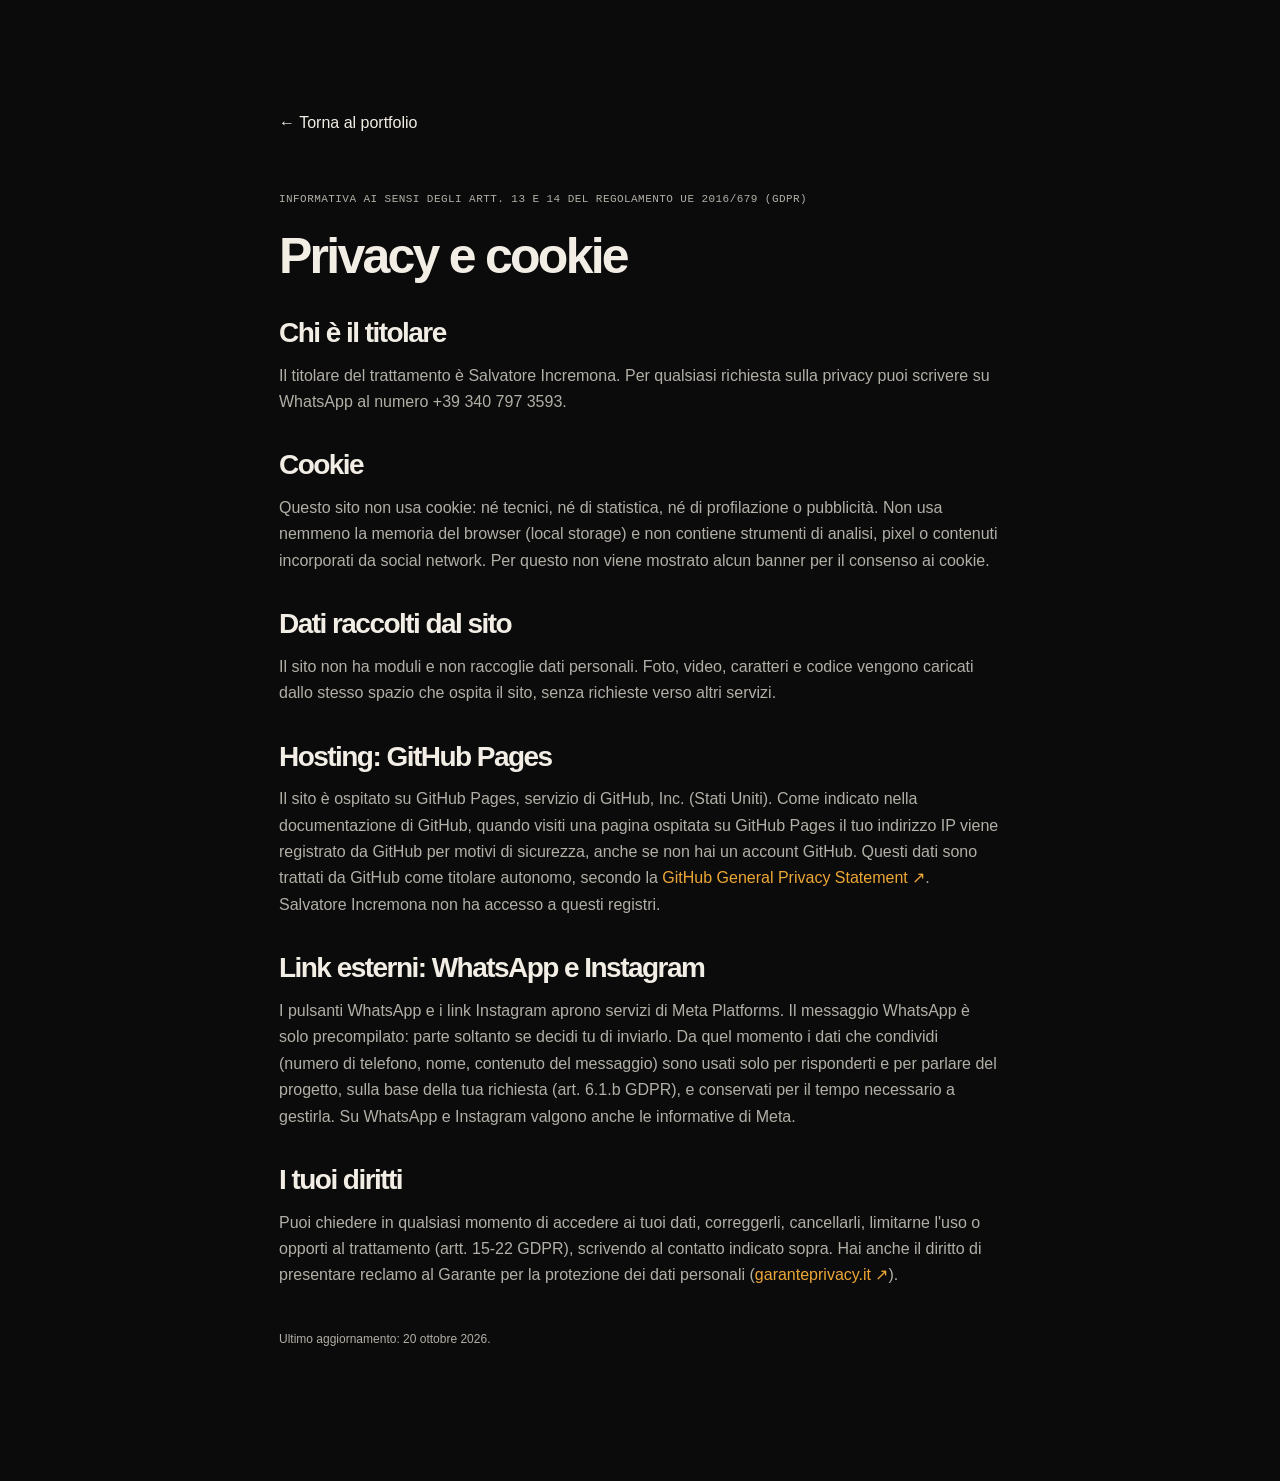
==== commit 9df278d7: "Privacy e cookie per GitHub Pages Co-Authored-By: Claude Opus 5.5 <noreply@anthropic.com>" ====
--- a/privacy.html
+++ b/privacy.html
@@ -1 +1,15 @@
-<!doctype html><html lang="it"><head><meta charset="utf-8"><meta name="viewport" content="width=device-width,initial-scale=1"><title>Privacy — Salvatore Incremona</title><link rel="stylesheet" href="style.css"></head><body><main class="wrap section" style="max-width:850px"><a href="index.html">← Torna al portfolio</a><p class="eyebrow" style="margin-top:55px">INFORMAZIONI SUL SITO</p><h1 style="font-size:50px">Privacy</h1><p style="margin-top:30px">Questo portfolio presenta il lavoro di Salvatore Incremona. Non contiene moduli di raccolta dati, strumenti analytics, pixel pubblicitari o incorporamenti di social network. Il codice del sito non imposta cookie né usa memoria locale per profilare i visitatori.</p><h2 style="font-size:28px;margin:35px 0 15px">Video e collegamenti esterni</h2><p>Foto e video vengono caricati dallo stesso spazio che ospita il sito. I collegamenti a Instagram e WhatsApp aprono servizi esterni, soggetti alle rispettive informazioni sul trattamento dei dati. Il messaggio WhatsApp è precompilato: viene inviato soltanto se decidi di farlo.</p><h2 style="font-size:28px;margin:35px 0 15px">Contatti</h2><p>Per informazioni sul portfolio puoi contattare Salvatore Incremona al numero +39 340 797 3593.</p><h2 style="font-size:28px;margin:35px 0 15px">Servizio di hosting</h2><p>Il portfolio è pubblicato come pagina su claude.ai. Il servizio di hosting può trattare dati tecnici di connessione, come indirizzo IP e registri di accesso. Il codice di questo portfolio non aggiunge servizi di analisi o profilazione. Per informazioni sui dati gestiti dalla piattaforma puoi consultare la sua informativa sulla privacy.</p><p class="small">Informazioni riferite al portfolio statico e ai servizi che utilizza.</p></main></body></html>
+<!doctype html><html lang="it"><head><meta charset="utf-8"><meta name="viewport" content="width=device-width,initial-scale=1"><title>Privacy e cookie — Salvatore Incremona</title><link rel="icon" href="favicon.svg" type="image/svg+xml"><link rel="stylesheet" href="style.css"></head><body><main class="wrap section" style="max-width:850px"><a href="index.html">← Torna al portfolio</a><p class="eyebrow" style="margin-top:55px">INFORMATIVA AI SENSI DEGLI ARTT. 13 E 14 DEL REGOLAMENTO UE 2016/679 (GDPR)</p><h1 style="font-size:50px">Privacy e cookie</h1>
+
+<h2 style="font-size:28px;margin:35px 0 15px">Chi è il titolare</h2><p>Il titolare del trattamento è Salvatore Incremona. Per qualsiasi richiesta sulla privacy puoi scrivere su WhatsApp al numero +39 340 797 3593.</p>
+
+<h2 style="font-size:28px;margin:35px 0 15px">Cookie</h2><p>Questo sito non usa cookie: né tecnici, né di statistica, né di profilazione o pubblicità. Non usa nemmeno la memoria del browser (local storage) e non contiene strumenti di analisi, pixel o contenuti incorporati da social network. Per questo non viene mostrato alcun banner per il consenso ai cookie.</p>
+
+<h2 style="font-size:28px;margin:35px 0 15px">Dati raccolti dal sito</h2><p>Il sito non ha moduli e non raccoglie dati personali. Foto, video, caratteri e codice vengono caricati dallo stesso spazio che ospita il sito, senza richieste verso altri servizi.</p>
+
+<h2 style="font-size:28px;margin:35px 0 15px">Hosting: GitHub Pages</h2><p>Il sito è ospitato su GitHub Pages, servizio di GitHub, Inc. (Stati Uniti). Come indicato nella documentazione di GitHub, quando visiti una pagina ospitata su GitHub Pages il tuo indirizzo IP viene registrato da GitHub per motivi di sicurezza, anche se non hai un account GitHub. Questi dati sono trattati da GitHub come titolare autonomo, secondo la <a href="https://docs.github.com/en/site-policy/privacy-policies/github-general-privacy-statement" target="_blank" rel="noopener noreferrer" style="color:var(--orange)">GitHub General Privacy Statement ↗</a>. Salvatore Incremona non ha accesso a questi registri.</p>
+
+<h2 style="font-size:28px;margin:35px 0 15px">Link esterni: WhatsApp e Instagram</h2><p>I pulsanti WhatsApp e i link Instagram aprono servizi di Meta Platforms. Il messaggio WhatsApp è solo precompilato: parte soltanto se decidi tu di inviarlo. Da quel momento i dati che condividi (numero di telefono, nome, contenuto del messaggio) sono usati solo per risponderti e per parlare del progetto, sulla base della tua richiesta (art. 6.1.b GDPR), e conservati per il tempo necessario a gestirla. Su WhatsApp e Instagram valgono anche le informative di Meta.</p>
+
+<h2 style="font-size:28px;margin:35px 0 15px">I tuoi diritti</h2><p>Puoi chiedere in qualsiasi momento di accedere ai tuoi dati, correggerli, cancellarli, limitarne l'uso o opporti al trattamento (artt. 15-22 GDPR), scrivendo al contatto indicato sopra. Hai anche il diritto di presentare reclamo al Garante per la protezione dei dati personali (<a href="https://www.garanteprivacy.it" target="_blank" rel="noopener noreferrer" style="color:var(--orange)">garanteprivacy.it ↗</a>).</p>
+
+<p class="small" style="margin-top:40px">Ultimo aggiornamento: 20 ottobre 2026.</p></main></body></html>
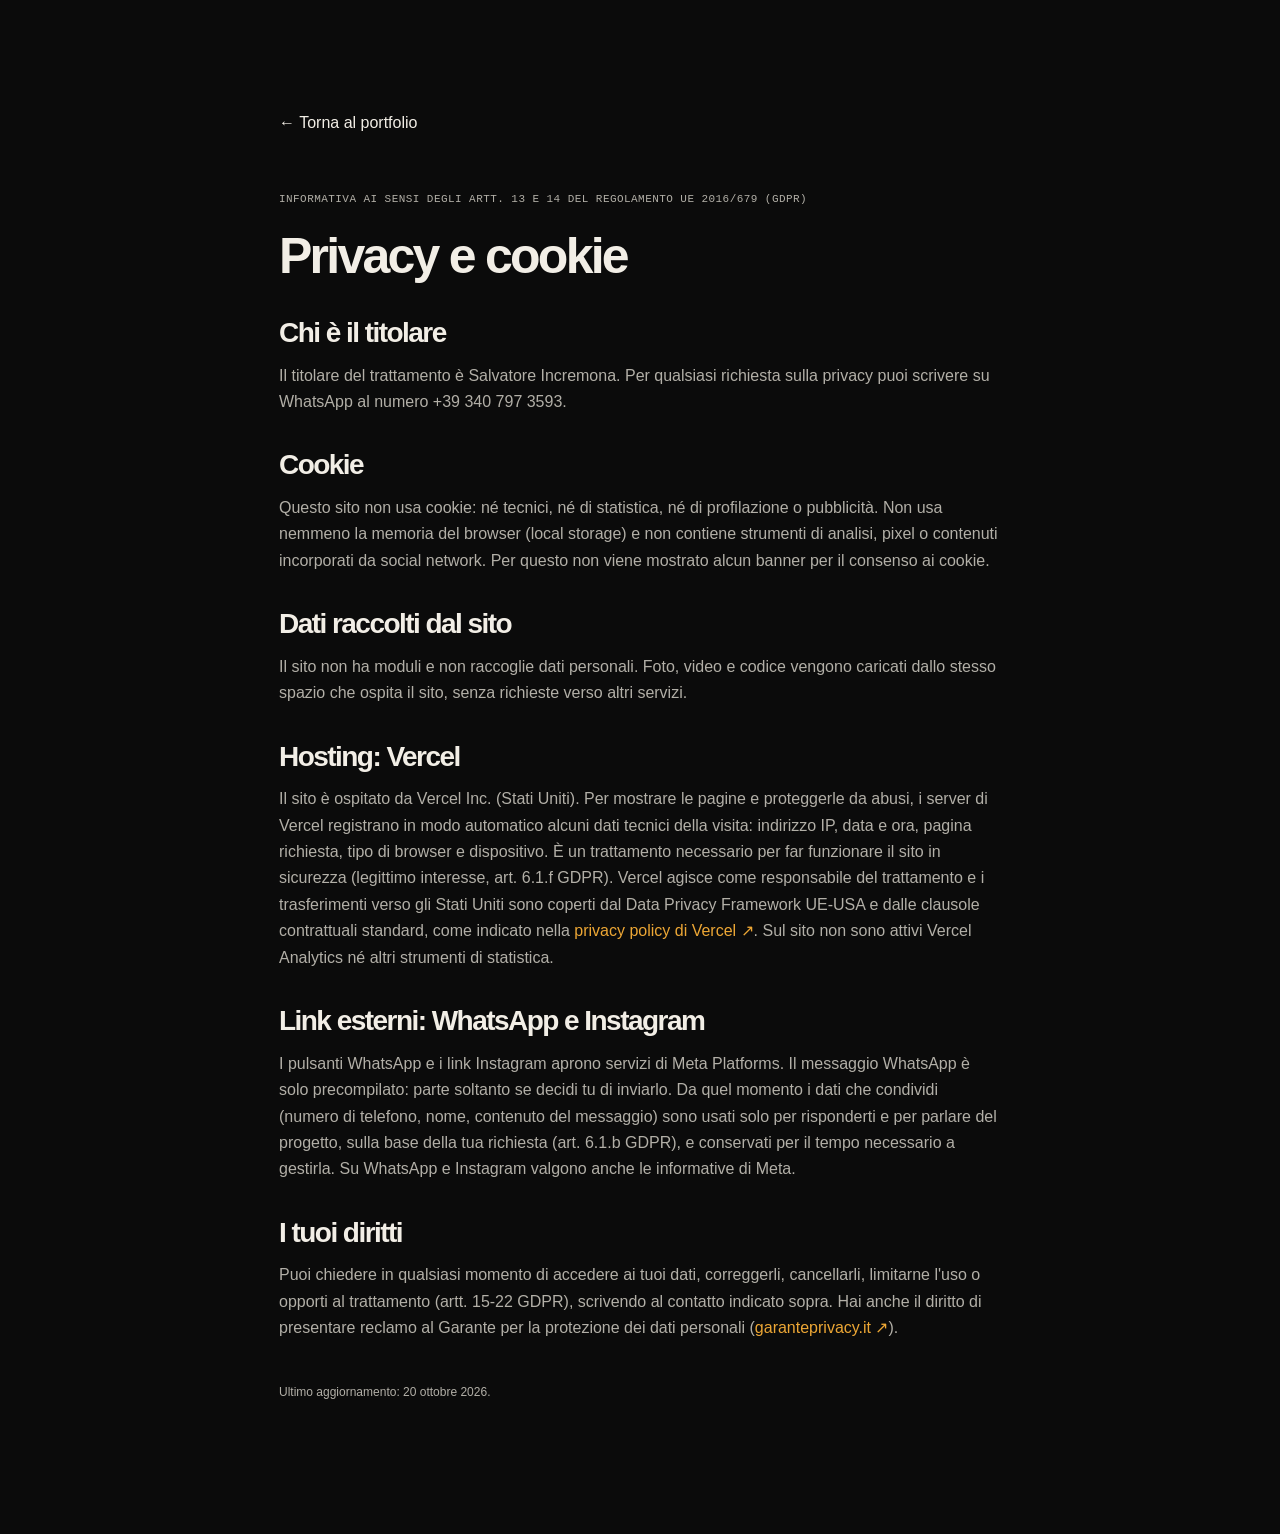
==== commit 30c68c6c: "Telefono: loop che avanzano anche su iPhone, mosaico finale visibile; privacy per Vercel Co-Authored" ====
--- a/privacy.html
+++ b/privacy.html
@@ -4,9 +4,9 @@
 
 <h2 style="font-size:28px;margin:35px 0 15px">Cookie</h2><p>Questo sito non usa cookie: né tecnici, né di statistica, né di profilazione o pubblicità. Non usa nemmeno la memoria del browser (local storage) e non contiene strumenti di analisi, pixel o contenuti incorporati da social network. Per questo non viene mostrato alcun banner per il consenso ai cookie.</p>
 
-<h2 style="font-size:28px;margin:35px 0 15px">Dati raccolti dal sito</h2><p>Il sito non ha moduli e non raccoglie dati personali. Foto, video, caratteri e codice vengono caricati dallo stesso spazio che ospita il sito, senza richieste verso altri servizi.</p>
+<h2 style="font-size:28px;margin:35px 0 15px">Dati raccolti dal sito</h2><p>Il sito non ha moduli e non raccoglie dati personali. Foto, video e codice vengono caricati dallo stesso spazio che ospita il sito, senza richieste verso altri servizi.</p>
 
-<h2 style="font-size:28px;margin:35px 0 15px">Hosting: GitHub Pages</h2><p>Il sito è ospitato su GitHub Pages, servizio di GitHub, Inc. (Stati Uniti). Come indicato nella documentazione di GitHub, quando visiti una pagina ospitata su GitHub Pages il tuo indirizzo IP viene registrato da GitHub per motivi di sicurezza, anche se non hai un account GitHub. Questi dati sono trattati da GitHub come titolare autonomo, secondo la <a href="https://docs.github.com/en/site-policy/privacy-policies/github-general-privacy-statement" target="_blank" rel="noopener noreferrer" style="color:var(--orange)">GitHub General Privacy Statement ↗</a>. Salvatore Incremona non ha accesso a questi registri.</p>
+<h2 style="font-size:28px;margin:35px 0 15px">Hosting: Vercel</h2><p>Il sito è ospitato da Vercel Inc. (Stati Uniti). Per mostrare le pagine e proteggerle da abusi, i server di Vercel registrano in modo automatico alcuni dati tecnici della visita: indirizzo IP, data e ora, pagina richiesta, tipo di browser e dispositivo. È un trattamento necessario per far funzionare il sito in sicurezza (legittimo interesse, art. 6.1.f GDPR). Vercel agisce come responsabile del trattamento e i trasferimenti verso gli Stati Uniti sono coperti dal Data Privacy Framework UE-USA e dalle clausole contrattuali standard, come indicato nella <a href="https://vercel.com/legal/privacy-policy" target="_blank" rel="noopener noreferrer" style="color:var(--orange)">privacy policy di Vercel ↗</a>. Sul sito non sono attivi Vercel Analytics né altri strumenti di statistica.</p>
 
 <h2 style="font-size:28px;margin:35px 0 15px">Link esterni: WhatsApp e Instagram</h2><p>I pulsanti WhatsApp e i link Instagram aprono servizi di Meta Platforms. Il messaggio WhatsApp è solo precompilato: parte soltanto se decidi tu di inviarlo. Da quel momento i dati che condividi (numero di telefono, nome, contenuto del messaggio) sono usati solo per risponderti e per parlare del progetto, sulla base della tua richiesta (art. 6.1.b GDPR), e conservati per il tempo necessario a gestirla. Su WhatsApp e Instagram valgono anche le informative di Meta.</p>
 
--- a/style.css
+++ b/style.css
@@ -54,3 +54,194 @@
 @media(max-width:1100px){.reel-rail{height:690px}}
 @media(max-width:700px){.reel-rail{height:595px}.reel-tools button{font-size:10px;padding:8px 10px}.reel-tools{gap:5px}.reel .silent-note{font-size:9px}}
 .reel-source{display:block;text-align:center;font:11px Arial,sans-serif;color:var(--orange);margin-top:12px}.reel:not(.active) .reel-source{visibility:hidden}
+
+/* Hero motion: il girato sparso si monta su una timeline, il cursore la scorre e la storia prende forma (loop 9 s). */
+.motion-stage{--loop:9s}
+.motion-orbits{opacity:.45}
+.m-clips i{position:absolute;display:block;overflow:hidden;border-radius:7px;background:#000;box-shadow:0 14px 30px #0009,inset 0 0 0 1px #ffcc8a40;
+  width:13%;height:21%;left:var(--sx);top:var(--sy);rotate:var(--sr);opacity:0;
+  animation:m-clip var(--loop) cubic-bezier(.7,0,.2,1) infinite;animation-delay:calc(var(--k) * 45ms);z-index:2}
+.m-clips i img{width:100%;height:100%;object-fit:cover;filter:saturate(.9) brightness(.9)}
+@keyframes m-clip{
+  0%{left:var(--sx);top:var(--sy);rotate:var(--sr);width:13%;height:21%;opacity:0;scale:.85}
+  7%{opacity:1;scale:1}
+  26%{left:var(--dx);top:var(--dy);rotate:var(--dr);width:13%;height:21%}
+  38%{left:var(--tx);top:73%;rotate:0deg;width:13.4%;height:12%;scale:1.06}
+  41%{scale:1}
+  86%{left:var(--tx);top:73%;rotate:0deg;width:13.4%;height:12%;opacity:1;scale:1}
+  96%{opacity:0;scale:.9}
+  100%{left:var(--sx);top:var(--sy);rotate:var(--sr);width:13%;height:21%;opacity:0}}
+.m-track{position:absolute;left:7%;right:7%;top:71%;height:16%;border-top:1px solid #6b5536;border-bottom:1px solid #3a3022;z-index:1;opacity:0;animation:m-track var(--loop) ease infinite}
+.m-track b{position:absolute;left:0;top:-2px;height:3px;width:0;background:var(--orange);box-shadow:0 0 12px #eda73599;animation:m-fill var(--loop) linear infinite}
+@keyframes m-track{0%,24%{opacity:0}34%,88%{opacity:1}96%,100%{opacity:0}}
+@keyframes m-fill{0%,44%{width:0}84%{width:100%}100%{width:100%}}
+.m-head{position:absolute;top:66%;height:24%;width:2px;left:7%;background:#ffe7bd;box-shadow:0 0 14px #ffd49c;border-radius:2px;z-index:3;opacity:0;animation:m-head var(--loop) linear infinite}
+.m-head:before{content:'';position:absolute;top:-6px;left:-5px;border:6px solid transparent;border-top-color:#ffe7bd}
+@keyframes m-head{0%,43%{left:7%;opacity:0}45%{opacity:1}84%{left:93%;opacity:1}88%,100%{left:93%;opacity:0}}
+.motion-words{inset:9% 8% 36%}
+.motion-words>span,.motion-words strong{animation:none}
+.motion-words>span:first-child{opacity:0;animation:m-in var(--loop) ease infinite;--a:38%;--b:88%}
+.motion-words strong{clip-path:inset(0 100% 0 0);animation:m-reveal var(--loop) cubic-bezier(.6,0,.2,1) infinite}
+.motion-words>span:last-child{opacity:0;animation:m-in2 var(--loop) ease infinite}
+@keyframes m-in{0%,36%{opacity:0;translate:0 8px}44%,86%{opacity:1;translate:0 0}94%,100%{opacity:0}}
+@keyframes m-reveal{0%,46%{clip-path:inset(0 100% 0 0);filter:blur(6px)}78%{clip-path:inset(0 0 0 0);filter:blur(0)}88%{clip-path:inset(0 0 0 0);opacity:1}96%,100%{clip-path:inset(0 0 0 0);opacity:0}}
+@keyframes m-in2{0%,76%{opacity:0;translate:0 8px}82%,88%{opacity:1;translate:0 0}96%,100%{opacity:0}}
+.motion-sound{bottom:3%;height:26px;opacity:0;animation:m-sound var(--loop) ease infinite}
+@keyframes m-sound{0%,44%{opacity:0}50%,88%{opacity:1}96%,100%{opacity:0}}
+.motion-sign{bottom:auto;top:4%;left:auto;right:6%}
+@media(max-width:700px){.m-clips i{border-radius:5px}.hero .motion-words{inset:6% 8% 38%}.hero .motion-words strong{font-size:clamp(40px,12vw,64px)}}
+@media(prefers-reduced-motion:reduce){html:not(.motion-override) .m-clips i{opacity:1;left:var(--tx);top:73%;rotate:0deg;width:13.4%;height:12%}html:not(.motion-override) .m-track{opacity:1}html:not(.motion-override) .motion-words strong{clip-path:none;filter:none}html:not(.motion-override) .motion-words>span{opacity:1}}
+
+/* tasselli astratti, niente immagini: luce calda, riflesso che scorre */
+.m-clips i{background:linear-gradient(135deg,#ffd49c 0%,#eda735 38%,#8d501c 100%);box-shadow:0 18px 40px -10px #000c,0 0 0 1px #ffcc8a55 inset,0 0 26px -6px #eda73577}
+.m-clips i:nth-child(2n){background:linear-gradient(160deg,#3a2a17,#1a140c);box-shadow:0 18px 40px -10px #000c,0 0 0 1px #eda73588 inset}
+.m-clips i:after{content:'';position:absolute;inset:0;background:linear-gradient(105deg,transparent 30%,#fff6 48%,transparent 62%);translate:-120% 0;animation:m-sheen var(--loop) ease-in-out infinite;animation-delay:calc(var(--k) * 90ms)}
+@keyframes m-sheen{0%,44%{translate:-120% 0}58%{translate:120% 0}100%{translate:120% 0}}
+/* i tasselli ignorano le posizioni dei vecchi frammenti */
+.motion-stage .m-clips i{right:auto;bottom:auto;transform:none;translate:none;border:0;animation:m-clip var(--loop) cubic-bezier(.7,0,.2,1) infinite;animation-delay:calc(var(--k) * 45ms)}
+.motion-stage .m-clips i:nth-child(2n){background:linear-gradient(150deg,#c98a3a,#6e3d14);box-shadow:0 18px 40px -10px #000c,0 0 0 1px #ffcc8a44 inset}
+.motion-stage .m-clips i:nth-child(3n){background:linear-gradient(150deg,#ffe2b8,#d99a43 60%,#7a4417)}
+
+/* v6: titolo sempre visibile, tasselli in orbita come elettroni, poi si incastrano e "prende forma" */
+.motion-stage .m-clips i{animation:none!important;left:0;top:0;width:60px;height:96px;opacity:1;rotate:none;scale:none;will-change:transform;transition:box-shadow .3s}
+.motion-stage .m-clips i.lock{box-shadow:0 0 0 2px #ffe7bd inset,0 0 30px #eda735aa}
+.motion-words{inset:14% 8% 36%}
+.motion-words strong{clip-path:none!important;filter:none!important;animation:none!important;opacity:1!important;position:relative;z-index:2;text-shadow:0 8px 30px #000a}
+.motion-words>span:first-child{opacity:1!important;animation:none!important}
+.motion-words>span:last-child{display:none}
+.m-forma{position:absolute;left:0;right:0;top:84%;text-align:center;z-index:4;font-weight:750;font-size:clamp(22px,2.6vw,38px);letter-spacing:-.03em;color:var(--orange);opacity:0;translate:0 14px;transition:opacity .5s,translate .6s cubic-bezier(.2,.8,.2,1)}
+.motion-stage.formed .m-forma{opacity:1;translate:0 0}
+.motion-sound{opacity:1!important;animation:none!important;bottom:3%}
+.motion-sign{top:4%;right:6%;left:auto;bottom:auto}
+@media(max-width:700px){.m-forma{top:83%;font-size:clamp(20px,6vw,30px)}.hero .motion-words{inset:10% 8% 40%}}
+.motion-stage .m-clips i:nth-child(5){background:linear-gradient(135deg,#ffd49c,#eda735 45%,#8d501c)}
+.motion-stage .m-clips i:nth-child(6){background:linear-gradient(150deg,#c98a3a,#6e3d14)}
+.m-forma{top:81%}.motion-sound{bottom:2.5%;height:22px}
+
+/* v9: timeline con tacche, timecode, taglio e cursore */
+.m-tl{position:absolute;z-index:2;pointer-events:none;border-top:1px solid #6b5536;border-bottom:1px solid #3a3022;background:linear-gradient(#ffffff06,#ffffff02);
+  background-image:repeating-linear-gradient(90deg,#eda73555 0 1px,transparent 1px 12px);background-size:100% 7px;background-repeat:no-repeat;transition:opacity .3s}
+.m-tc{position:absolute;left:0;top:-20px;font:10px 'Courier New',monospace;letter-spacing:.06em;color:#d9b883}
+.m-ph{position:absolute;top:-6px;bottom:-6px;width:2px;background:#ffe7bd;box-shadow:0 0 14px #ffd49c;transition:opacity .3s}
+.m-ph:before{content:'';position:absolute;top:-7px;left:-5px;border:6px solid transparent;border-top-color:#ffe7bd}
+.motion-stage .m-clips i:before{content:'';position:absolute;right:0;top:-18%;bottom:-18%;width:2px;background:#fff;box-shadow:0 0 12px #fff,0 0 24px #ffd49c;opacity:var(--cut,0);z-index:2}
+.motion-stage .m-clips i{border-radius:5px}
+.m-forma{top:86%}
+
+/* v10: timeline stile Premiere */
+.m-tl{position:absolute;z-index:2;pointer-events:none;background:#1b1b1b;border:1px solid #2e2e2e;border-radius:6px;box-shadow:0 18px 40px #000a;overflow:visible;transition:opacity .3s;background-image:none}
+.m-ru{position:absolute;left:var(--hd);right:0;top:0;height:var(--ru);border-bottom:1px solid #333;background:repeating-linear-gradient(90deg,#5a5a5a 0 1px,transparent 1px calc(var(--pw)/5)) bottom/100% 5px no-repeat}
+.m-ru em{position:absolute;top:2px;left:calc(var(--i) * var(--pw) + 3px);font:7px 'Courier New',monospace;font-style:normal;color:#8d8d8d;white-space:nowrap}
+.m-ru em:last-child{display:none}
+.m-hd{position:absolute;left:0;top:var(--ru);width:var(--hd);bottom:0;border-right:1px solid #333;background:#232323;font:9px Arial,sans-serif;color:#bdbdbd}
+.m-hd span{position:absolute;left:0;right:0;text-align:center}
+.m-hd span:first-child{top:calc(4px + var(--vh)/2 - 6px);color:#d7d7d7}
+.m-hd span:last-child{top:calc(var(--vh) + 8px + var(--ah)/2 - 6px)}
+.m-a1{position:absolute;left:var(--hd);right:0;top:calc(var(--ru) + var(--vh) + 8px);height:var(--ah);border-top:1px solid #2a2a2a}
+.m-a1 i{position:absolute;top:0;bottom:0;transform-origin:left;border-radius:3px;background:#2e7d4f;box-shadow:inset 0 0 0 1px #59c17f66;
+  background-image:repeating-linear-gradient(90deg,#9ff0bf 0 1px,transparent 1px 3px);background-size:100% 55%;background-position:center;background-repeat:no-repeat}
+.m-tc{position:absolute;left:4px;top:3px;font:bold 8px 'Courier New',monospace;color:#2d8ceb;letter-spacing:.02em}
+.m-ph{position:absolute;top:0;bottom:-4px;width:1px;background:#2d8ceb;box-shadow:0 0 8px #2d8cebaa;z-index:6}
+.m-ph:before{content:'';position:absolute;top:0;left:-5px;width:11px;height:10px;background:#2d8ceb;clip-path:polygon(0 0,100% 0,100% 55%,50% 100%,0 55%)}
+.motion-stage .m-clips i{border-radius:3px}
+.motion-stage .m-clips i:nth-child(n){background:linear-gradient(180deg,#f4b45a,#e09a3a 55%,#c8812a)}
+.motion-stage .m-clips i:nth-child(2n){background:linear-gradient(180deg,#e9a54c,#d08a31 55%,#b56f20)}
+.m-name,.m-fx{position:absolute;font:7px Arial,sans-serif;color:#2b1606;opacity:var(--on,0);transition:opacity .2s;white-space:nowrap;pointer-events:none}
+.m-name{left:4px;top:3px}
+.m-fx{right:3px;top:3px;background:#2b160633;padding:0 3px;border-radius:2px;font-weight:bold}
+.motion-stage .m-clips i.lock{box-shadow:0 0 0 1px #fff inset,0 0 18px #ffd49c88}
+.motion-stage .m-clips i:before{background:#ff5e5e;box-shadow:0 0 10px #ff5e5e}
+.m-forma{top:85%}
+.motion-stage .motion-fragments.m-clips{z-index:5}.motion-words{z-index:4}
+.m-ru em:first-child{display:none}
+/* via il contatore delle clip, bordi della sezione showreel sfumati */
+.show-section>.wrap>.small{display:none}
+.show-section{background:linear-gradient(#0b0b0b,#0b0b0b00 18%,#0b0b0b00 78%,#0b0b0b),radial-gradient(ellipse at 50% 60%,#29251d 0,#0b0b0b 65%)}
+
+/* numeri: un dato principale nel titolo, tre numeri piccoli e uguali */
+.results h2{margin:18px 0 45px}
+.results-row{display:grid;grid-template-columns:repeat(3,1fr);gap:40px;border-top:1px solid var(--line);padding-top:30px}
+.results-row strong{display:block;font-family:'Arial Narrow','Helvetica Neue',Arial,sans-serif;font-weight:750;font-size:clamp(34px,3.4vw,48px)!important;letter-spacing:-.04em;line-height:1.05;color:var(--paper)}
+.results-row div:first-child strong{color:var(--orange)}
+.results-row span{display:block;margin-top:10px;font:11px/1.7 'Courier New',monospace;color:var(--muted)}
+@media(max-width:700px){.results-row{grid-template-columns:1fr;gap:22px}}
+/* telefono: riquadro più alto, timeline pulita */
+@media(max-width:700px){
+ .hero .motion-stage{aspect-ratio:1/1.18!important}
+ .hero .motion-orbits{height:100%!important;top:0!important}
+ .hero .motion-words{inset:9% 6% 46%!important}
+ .hero .motion-words strong{font-size:clamp(40px,12.5vw,60px)!important;margin:8px 0!important}
+ .hero .motion-sign{display:none}
+ .m-name,.m-fx,.m-ru em{display:none}
+ .m-tc{font-size:7px}
+ .m-forma{top:85%!important;font-size:clamp(22px,7vw,30px)!important}
+ .hero .motion-sound{bottom:2%!important}
+}
+
+/* prova concetto: Tanti pezzi -> Un solo racconto */
+.motion-words>span.mw-cap{display:block!important;position:relative;height:1.6em;opacity:1!important}
+.mw-cap b{position:absolute;left:0;right:0;font:11px 'Courier New',monospace;letter-spacing:.14em;color:#c2b5a0;transition:opacity .5s,translate .5s}
+.mw-cap .c2{opacity:0;translate:0 6px;color:var(--orange)}
+.motion-stage.formed .mw-cap .c1{opacity:0;translate:0 -6px}.motion-stage.formed .mw-cap .c2{opacity:1;translate:0 0}
+.motion-words strong.mw{display:grid!important}
+.mw>span{grid-area:1/1;transition:opacity .6s,filter .6s,translate .6s}
+.mw-b{opacity:0;filter:blur(8px);translate:0 10px}
+.motion-stage.formed .mw-a{opacity:0;filter:blur(8px);translate:0 -10px}
+.motion-stage.formed .mw-b{opacity:1;filter:none;translate:0 0}
+.promessa{margin:34px 0 0;font-family:'Arial Narrow','Helvetica Neue',Arial,sans-serif;font-weight:750;letter-spacing:-.04em;line-height:1.05;font-size:clamp(30px,3.1vw,46px);color:var(--paper);padding-left:18px;border-left:3px solid var(--orange)}
+.promessa+.intro{margin-top:16px!important}
+@media(max-width:700px){.hero .promessa{order:4;font-size:clamp(28px,8vw,36px);margin:4px 0 14px}.hero .intro{order:4}}
+/* === spazi uguali tra tutte le sezioni === */
+:root{--sp:104px}
+main>section,main>section.section,.bio,.faq,.contact,.results,.audiences,.show-section{padding-top:var(--sp)!important;padding-bottom:var(--sp)!important}
+main>section.hero{padding-top:72px!important;padding-bottom:calc(var(--sp) * .6)!important}
+.faq{max-width:1380px}
+@media(max-width:700px){:root{--sp:64px}main>section.hero{padding-top:26px!important;padding-bottom:40px!important}}
+/* telefono: scritta piccola della hero su una riga, showreel senza vuoto sotto */
+.motion-words>span.mw-cap{width:100%;white-space:nowrap}
+@media(max-width:700px){.reel-rail{height:500px!important}.reel video,.clip-select{height:400px!important}}
+@media(max-width:700px){.motion-toggle,header .motion-toggle{display:none!important}}
+@media(max-width:700px){header nav>a.nav-cta{padding:13px 5px!important;margin-top:0!important;min-height:48px;border-bottom:1px solid #302b22!important;display:flex;align-items:center}}
+/* spazio vero uguale tra sezioni: via i margini interni in fondo/in cima */
+.cinematic-cases .case:last-of-type{padding-bottom:0!important}
+.cinematic-cases .case:first-of-type{padding-top:0!important}
+.reel-rail{height:600px!important}
+.work-grid{padding-bottom:0!important;margin-bottom:0!important}
+.faq details:last-child{border-bottom:0}
+.faq h2{margin-bottom:24px!important}
+.section-heading{margin-bottom:48px!important}
+@media(max-width:1100px){.reel-rail{height:580px!important}}
+@media(max-width:700px){.reel-rail{height:480px!important}.work-grid{padding-bottom:6px!important}.section-heading{margin-bottom:28px!important}}
+/* niente barre di scorrimento */
+.work-grid,.tools ul,.reel-rail{scrollbar-width:none;-ms-overflow-style:none}
+.work-grid::-webkit-scrollbar,.tools ul::-webkit-scrollbar,.reel-rail::-webkit-scrollbar{display:none}
+/* programmi: loop infinito sul telefono */
+@media(max-width:700px){
+ .tools-track{overflow:hidden;margin:0 -22px;padding:0 22px;-webkit-mask:linear-gradient(90deg,transparent,#000 10%,#000 90%,transparent);mask:linear-gradient(90deg,transparent,#000 10%,#000 90%,transparent)}
+ .tools ul.loop{overflow:visible!important;flex-wrap:nowrap!important;width:max-content;gap:18px!important;padding-bottom:0!important;animation:tools-loop 22s linear infinite}
+ .tools h3,.tools .eyebrow{padding-left:0}
+}
+@keyframes tools-loop{to{transform:translateX(calc(-50% - 9px))}}
+@media(prefers-reduced-motion:reduce){html:not(.motion-override) .tools ul.loop{animation:none}}
+html.motion-paused .tools ul.loop{animation-play-state:paused}
+/* programmi: solo icone */
+@media(max-width:700px){.tools li span{display:none}.tools img{margin-bottom:0!important}}
+/* lavori: loop infinito sul telefono, si ferma al tocco */
+@media(max-width:700px){
+ .work-track{overflow:hidden;margin:0 -22px;-webkit-mask:linear-gradient(90deg,transparent,#000 6%,#000 94%,transparent);mask:linear-gradient(90deg,transparent,#000 6%,#000 94%,transparent)}
+ .work-grid.loop{display:flex!important;overflow:visible!important;width:max-content;gap:15px!important;margin:0!important;padding:0 0 6px 22px!important;scroll-snap-type:none!important;animation:work-loop 40s linear infinite}
+ .work-grid.loop .work{flex:0 0 78vw!important;scroll-snap-align:none}
+ .work-grid.loop:hover,.work-grid.loop:active,.work-grid.loop.ferma{animation-play-state:paused}
+}
+@keyframes work-loop{to{transform:translateX(calc(-50% - 7.5px))}}
+@media(prefers-reduced-motion:reduce){html:not(.motion-override) .work-grid.loop{animation:none}}
+html.motion-paused .work-grid.loop{animation-play-state:paused}
+/* loop che si può anche scorrere col dito: niente animazione CSS, lo muove lo script */
+@media(max-width:700px){
+ .work-grid.loop,.tools ul.loop{animation:none!important;transform:none!important}
+ .work-track,.tools-track{overflow-x:auto!important;overflow-y:hidden;scrollbar-width:none;-webkit-overflow-scrolling:touch;touch-action:pan-x pan-y}
+ .work-track::-webkit-scrollbar,.tools-track::-webkit-scrollbar{display:none}
+}
+
+/* telefono: il mosaico finale si vede di più */
+@media(max-width:760px){.contact-mosaic{opacity:.5;filter:saturate(.8)}}
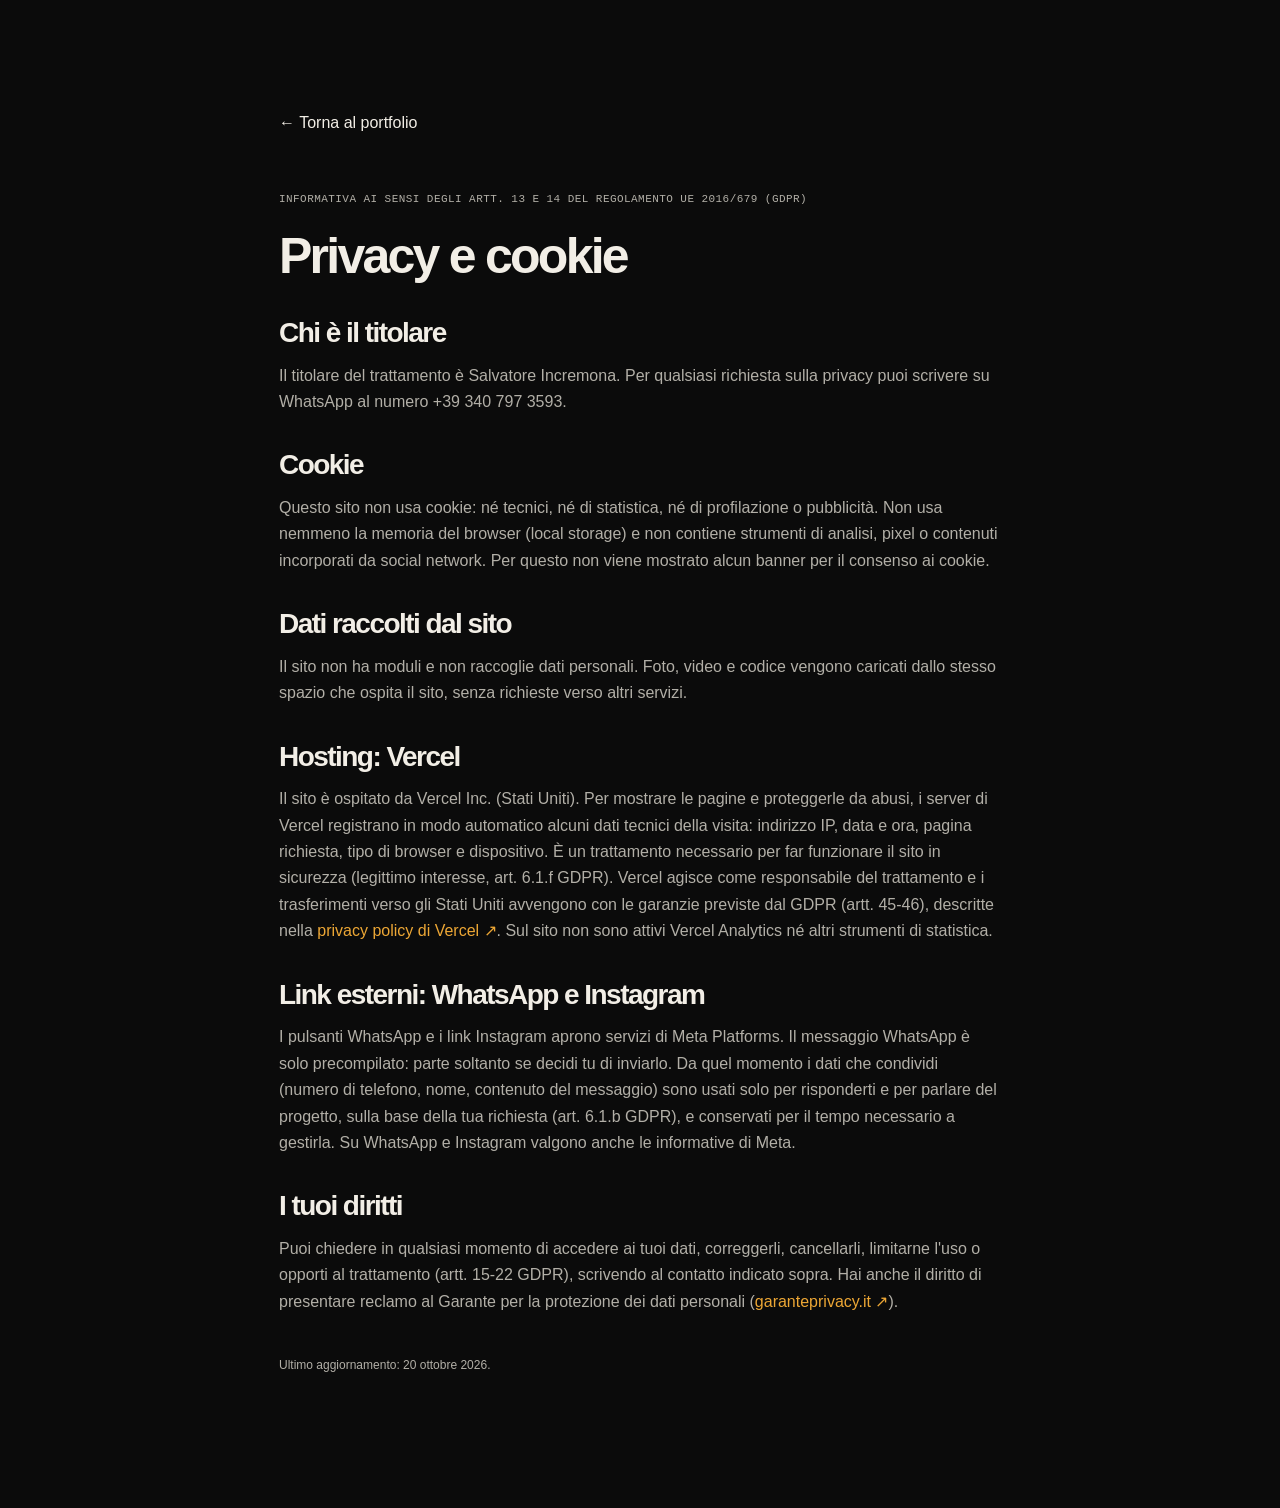
==== commit 8e3b4b67: "Privacy: garanzie trasferimento senza dettagli non verificati Co-Authored-By: Claude Opus 5.5 <norep" ====
--- a/privacy.html
+++ b/privacy.html
@@ -6,7 +6,7 @@
 
 <h2 style="font-size:28px;margin:35px 0 15px">Dati raccolti dal sito</h2><p>Il sito non ha moduli e non raccoglie dati personali. Foto, video e codice vengono caricati dallo stesso spazio che ospita il sito, senza richieste verso altri servizi.</p>
 
-<h2 style="font-size:28px;margin:35px 0 15px">Hosting: Vercel</h2><p>Il sito è ospitato da Vercel Inc. (Stati Uniti). Per mostrare le pagine e proteggerle da abusi, i server di Vercel registrano in modo automatico alcuni dati tecnici della visita: indirizzo IP, data e ora, pagina richiesta, tipo di browser e dispositivo. È un trattamento necessario per far funzionare il sito in sicurezza (legittimo interesse, art. 6.1.f GDPR). Vercel agisce come responsabile del trattamento e i trasferimenti verso gli Stati Uniti sono coperti dal Data Privacy Framework UE-USA e dalle clausole contrattuali standard, come indicato nella <a href="https://vercel.com/legal/privacy-policy" target="_blank" rel="noopener noreferrer" style="color:var(--orange)">privacy policy di Vercel ↗</a>. Sul sito non sono attivi Vercel Analytics né altri strumenti di statistica.</p>
+<h2 style="font-size:28px;margin:35px 0 15px">Hosting: Vercel</h2><p>Il sito è ospitato da Vercel Inc. (Stati Uniti). Per mostrare le pagine e proteggerle da abusi, i server di Vercel registrano in modo automatico alcuni dati tecnici della visita: indirizzo IP, data e ora, pagina richiesta, tipo di browser e dispositivo. È un trattamento necessario per far funzionare il sito in sicurezza (legittimo interesse, art. 6.1.f GDPR). Vercel agisce come responsabile del trattamento e i trasferimenti verso gli Stati Uniti avvengono con le garanzie previste dal GDPR (artt. 45-46), descritte nella <a href="https://vercel.com/legal/privacy-policy" target="_blank" rel="noopener noreferrer" style="color:var(--orange)">privacy policy di Vercel ↗</a>. Sul sito non sono attivi Vercel Analytics né altri strumenti di statistica.</p>
 
 <h2 style="font-size:28px;margin:35px 0 15px">Link esterni: WhatsApp e Instagram</h2><p>I pulsanti WhatsApp e i link Instagram aprono servizi di Meta Platforms. Il messaggio WhatsApp è solo precompilato: parte soltanto se decidi tu di inviarlo. Da quel momento i dati che condividi (numero di telefono, nome, contenuto del messaggio) sono usati solo per risponderti e per parlare del progetto, sulla base della tua richiesta (art. 6.1.b GDPR), e conservati per il tempo necessario a gestirla. Su WhatsApp e Instagram valgono anche le informative di Meta.</p>
 
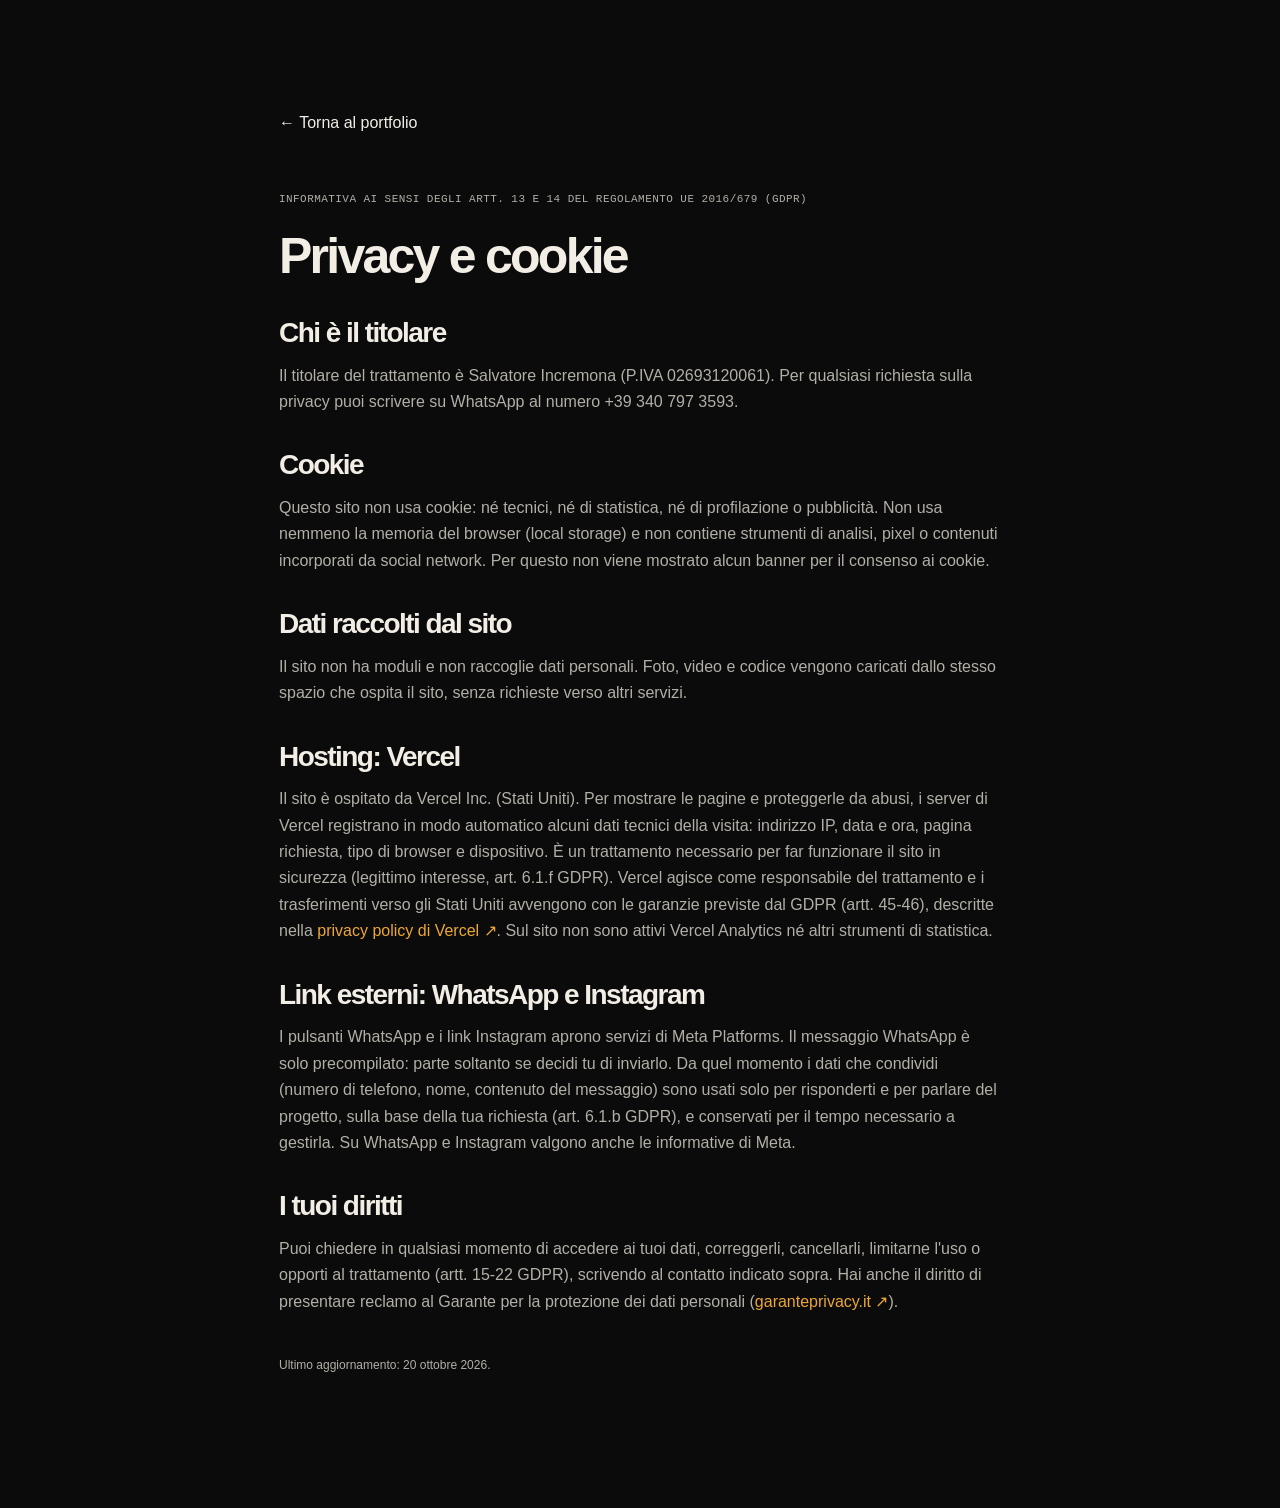
==== commit 34427b29: "Partita IVA in home page e nella privacy Co-Authored-By: Claude Opus 5.5 <noreply@anthropic.com>" ====
--- a/privacy.html
+++ b/privacy.html
@@ -1,6 +1,6 @@
 <!doctype html><html lang="it"><head><meta charset="utf-8"><meta name="viewport" content="width=device-width,initial-scale=1"><title>Privacy e cookie — Salvatore Incremona</title><link rel="icon" href="favicon.svg" type="image/svg+xml"><link rel="stylesheet" href="style.css"></head><body><main class="wrap section" style="max-width:850px"><a href="index.html">← Torna al portfolio</a><p class="eyebrow" style="margin-top:55px">INFORMATIVA AI SENSI DEGLI ARTT. 13 E 14 DEL REGOLAMENTO UE 2016/679 (GDPR)</p><h1 style="font-size:50px">Privacy e cookie</h1>
 
-<h2 style="font-size:28px;margin:35px 0 15px">Chi è il titolare</h2><p>Il titolare del trattamento è Salvatore Incremona. Per qualsiasi richiesta sulla privacy puoi scrivere su WhatsApp al numero +39 340 797 3593.</p>
+<h2 style="font-size:28px;margin:35px 0 15px">Chi è il titolare</h2><p>Il titolare del trattamento è Salvatore Incremona (P.IVA 02693120061). Per qualsiasi richiesta sulla privacy puoi scrivere su WhatsApp al numero +39 340 797 3593.</p>
 
 <h2 style="font-size:28px;margin:35px 0 15px">Cookie</h2><p>Questo sito non usa cookie: né tecnici, né di statistica, né di profilazione o pubblicità. Non usa nemmeno la memoria del browser (local storage) e non contiene strumenti di analisi, pixel o contenuti incorporati da social network. Per questo non viene mostrato alcun banner per il consenso ai cookie.</p>
 
--- a/style.css
+++ b/style.css
@@ -192,11 +192,11 @@
 .promessa+.intro{margin-top:16px!important}
 @media(max-width:700px){.hero .promessa{order:4;font-size:clamp(28px,8vw,36px);margin:4px 0 14px}.hero .intro{order:4}}
 /* === spazi uguali tra tutte le sezioni === */
-:root{--sp:104px}
+:root{--sp:56px}
 main>section,main>section.section,.bio,.faq,.contact,.results,.audiences,.show-section{padding-top:var(--sp)!important;padding-bottom:var(--sp)!important}
 main>section.hero{padding-top:72px!important;padding-bottom:calc(var(--sp) * .6)!important}
 .faq{max-width:1380px}
-@media(max-width:700px){:root{--sp:64px}main>section.hero{padding-top:26px!important;padding-bottom:40px!important}}
+@media(max-width:700px){:root{--sp:32px}main>section.hero{padding-top:26px!important;padding-bottom:40px!important}}
 /* telefono: scritta piccola della hero su una riga, showreel senza vuoto sotto */
 .motion-words>span.mw-cap{width:100%;white-space:nowrap}
 @media(max-width:700px){.reel-rail{height:500px!important}.reel video,.clip-select{height:400px!important}}
